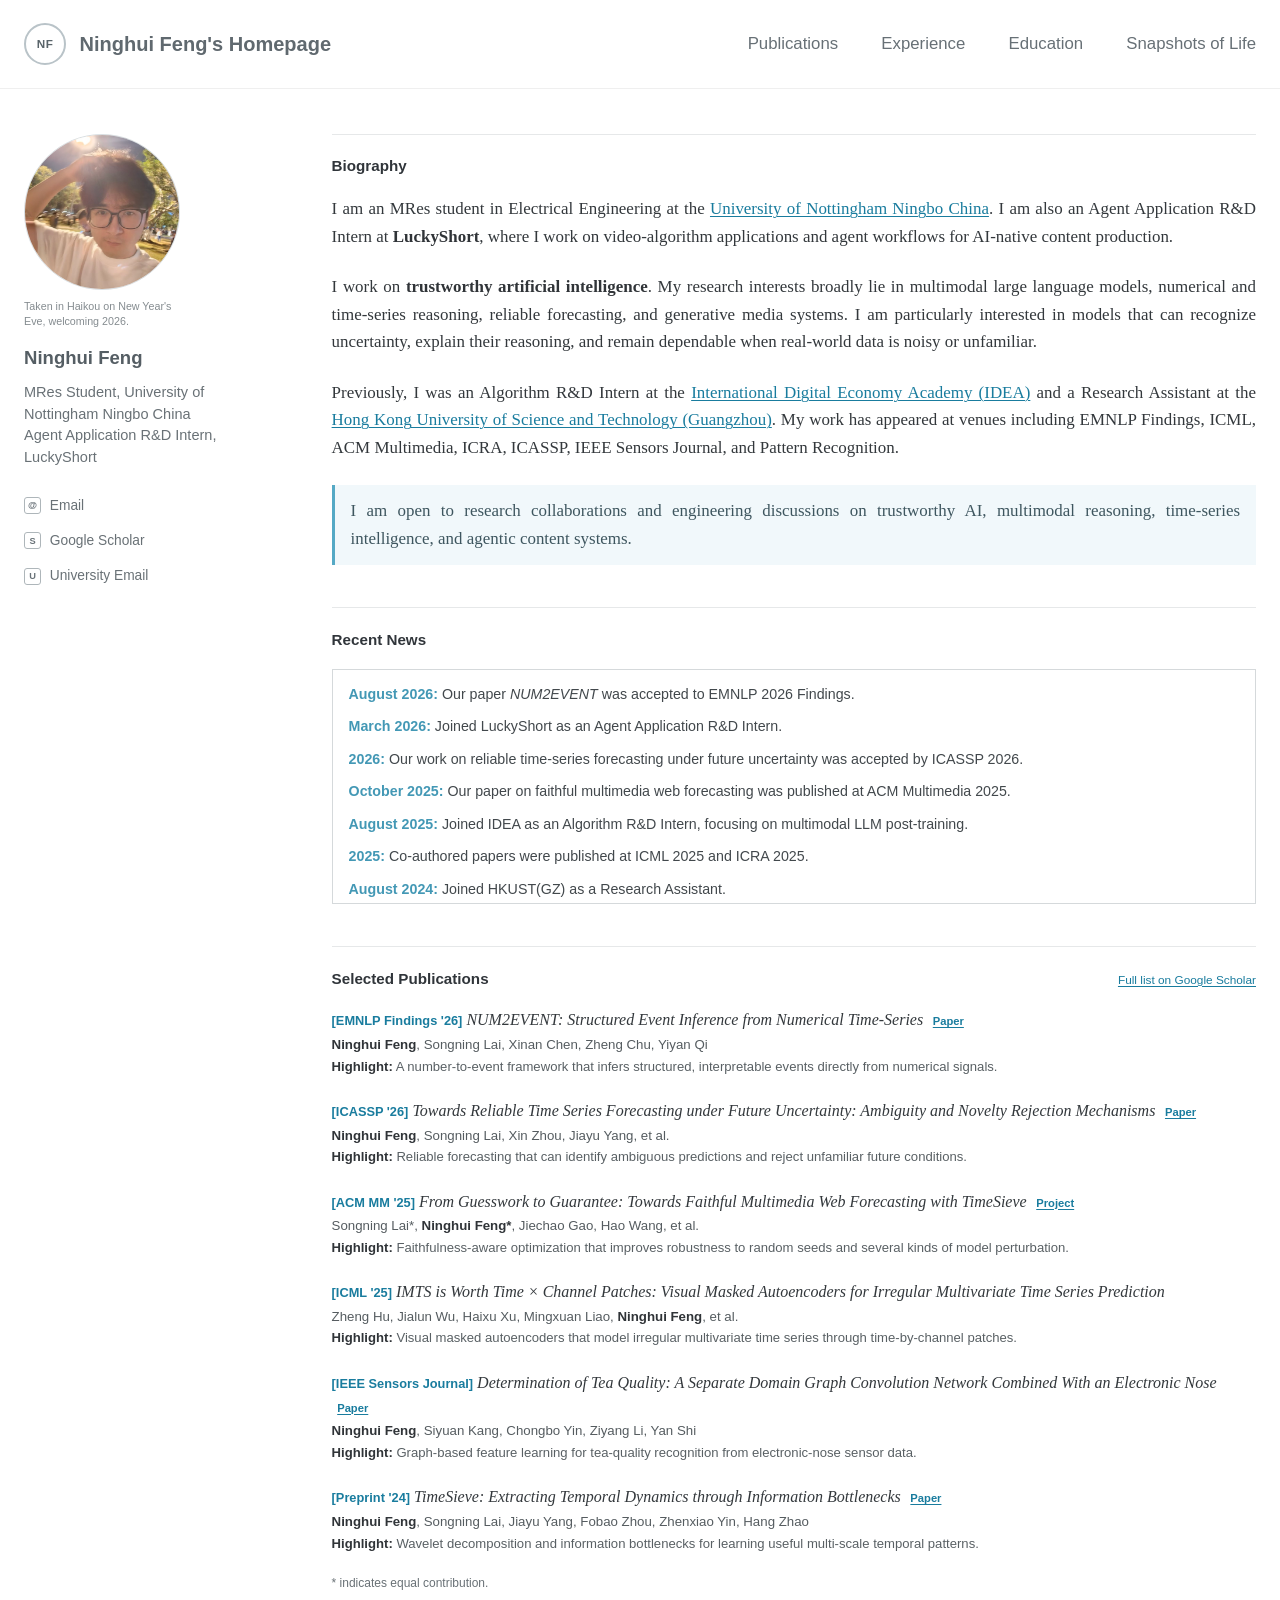
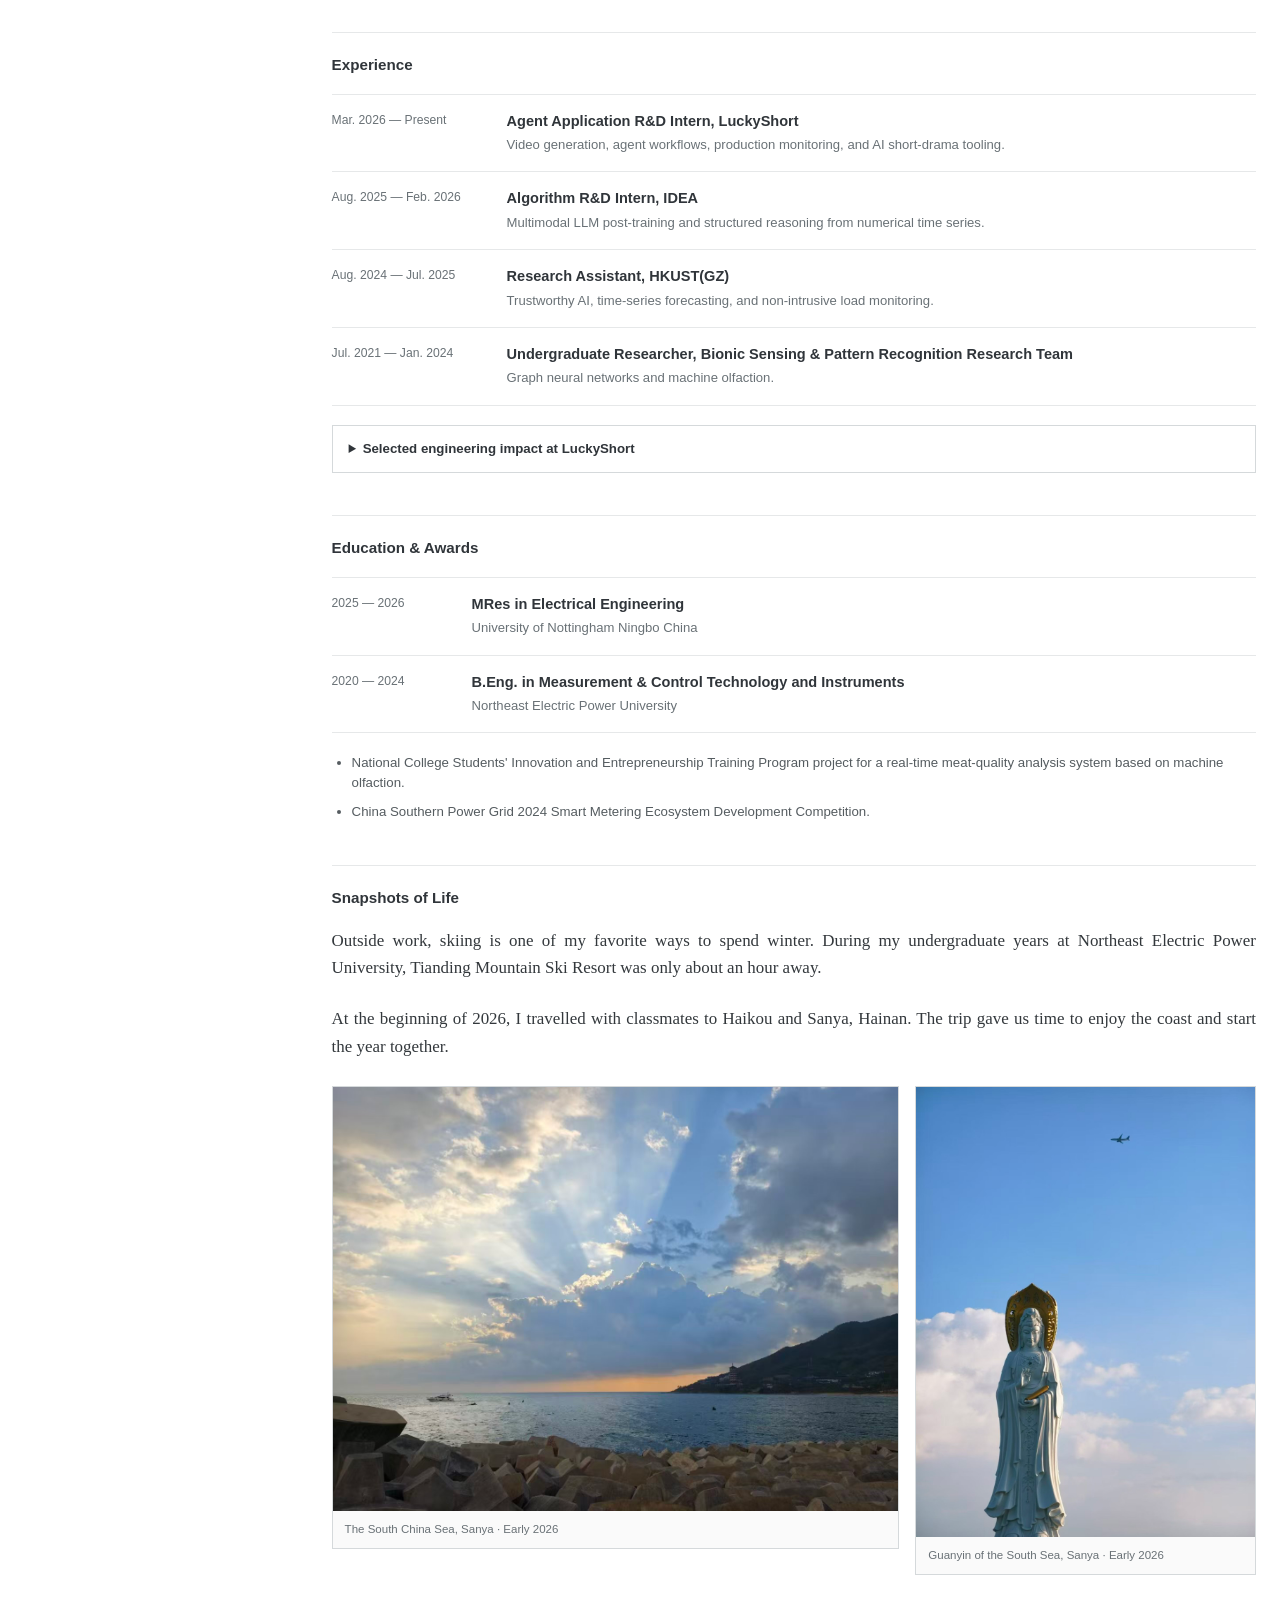
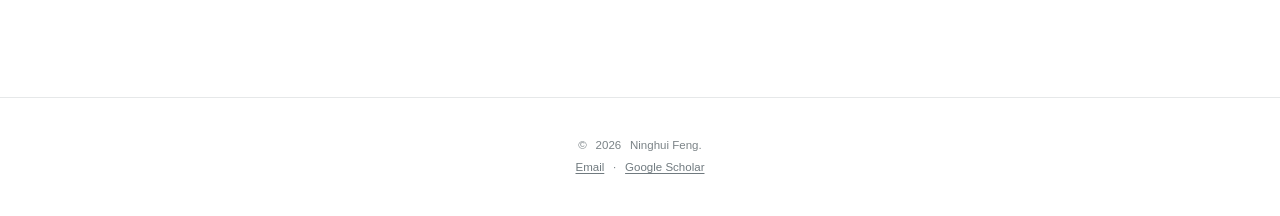
==== index.html @ a8d47051 "Reorder selected publications" ====
<!doctype html>
<html lang="en">
<head>
    <meta charset="utf-8">
    <meta name="viewport" content="width=device-width, initial-scale=1">
    <meta name="description" content="Ninghui Feng is an AI researcher and engineer working on trustworthy AI, multimodal reasoning, time-series intelligence, and generative media systems.">
    <meta name="author" content="Ninghui Feng">
    <meta name="theme-color" content="#ffffff">

    <title>Ninghui Feng's Homepage</title>
    <link rel="canonical" href="https://feng1201.github.io/">
    <link rel="icon" type="image/x-icon" href="static/assets/favicon.ico">

    <meta property="og:type" content="website">
    <meta property="og:url" content="https://feng1201.github.io/">
    <meta property="og:title" content="Ninghui Feng's Homepage">
    <meta property="og:description" content="Research on trustworthy AI, multimodal reasoning, time-series intelligence, and generative media systems.">
    <meta property="og:image" content="https://feng1201.github.io/static/assets/img/og-minimal.png">
    <meta name="twitter:card" content="summary_large_image">
    <meta name="twitter:title" content="Ninghui Feng's Homepage">
    <meta name="twitter:description" content="Research on trustworthy AI, multimodal reasoning, time-series intelligence, and generative media systems.">
    <meta name="twitter:image" content="https://feng1201.github.io/static/assets/img/og-minimal.png">

    <link rel="stylesheet" href="static/css/main.css">
    <script src="static/js/scripts.js" defer></script>

    <script type="application/ld+json">
    {
        "@context": "https://schema.org",
        "@type": "Person",
        "name": "Ninghui Feng",
        "url": "https://feng1201.github.io/",
        "email": "mailto:feng65501@gmail.com",
        "jobTitle": "AI Researcher and Engineer",
        "affiliation": {
            "@type": "CollegeOrUniversity",
            "name": "University of Nottingham Ningbo China"
        },
        "alumniOf": {
            "@type": "CollegeOrUniversity",
            "name": "Northeast Electric Power University"
        },
        "sameAs": [
            "https://scholar.google.com/citations?user=YpJ-U1sAAAAJ&hl=en"
        ]
    }
    </script>
</head>

<body>
    <a class="skip-link" href="#main">Skip to content</a>

    <header class="site-header">
        <div class="masthead">
            <a class="site-brand" href="#top" aria-label="Ninghui Feng's homepage">
                <span class="brand-mark" aria-hidden="true">NF</span>
                <span>Ninghui Feng's Homepage</span>
            </a>

            <button class="menu-button" type="button" aria-expanded="false" aria-controls="site-nav" data-menu-button>
                <span class="menu-label">Menu</span>
                <span class="menu-icon" aria-hidden="true"></span>
            </button>

            <nav class="site-nav" id="site-nav" aria-label="Primary navigation" data-menu>
                <a href="#publications">Publications</a>
                <a href="#experience">Experience</a>
                <a href="#education">Education</a>
                <a href="#snapshots">Snapshots of Life</a>
            </nav>
        </div>
    </header>

    <main class="page-layout" id="main">
        <aside class="profile" id="top">
            <div class="profile-heading">
                <figure class="profile-photo">
                    <img class="avatar" src="static/assets/img/avatar-haikou.jpg" alt="Portrait of Ninghui Feng in Haikou" width="525" height="720">
                    <figcaption>Taken in Haikou on New Year's Eve, welcoming 2026.</figcaption>
                </figure>
                <div>
                    <h1>Ninghui Feng</h1>
                    <p>MRes Student, University of Nottingham Ningbo China<br>Agent Application R&amp;D Intern, LuckyShort</p>
                </div>
            </div>

            <ul class="profile-links" aria-label="Contact and academic profiles">
                <li>
                    <a href="mailto:feng65501@gmail.com">
                        <span aria-hidden="true">@</span> Email
                    </a>
                </li>
                <li>
                    <a href="https://scholar.google.com/citations?user=YpJ-U1sAAAAJ&hl=en" target="_blank" rel="noopener noreferrer">
                        <span aria-hidden="true">S</span> Google Scholar
                    </a>
                </li>
                <li>
                    <a href="mailto:Ninghui.FENG@nottingham.edu.cn">
                        <span aria-hidden="true">U</span> University Email
                    </a>
                </li>
            </ul>
        </aside>

        <article class="content">
            <section class="content-section biography" aria-labelledby="biography-title">
                <h2 id="biography-title">Biography</h2>

                <p>
                    I am an MRes student in Electrical Engineering at the
                    <a href="https://www.nottingham.edu.cn/" target="_blank" rel="noopener noreferrer">University of Nottingham Ningbo China</a>.
                    I am also an Agent Application R&amp;D Intern at <strong>LuckyShort</strong>, where I work on video-algorithm applications and agent workflows for AI-native content production.
                </p>

                <p>
                    I work on <strong>trustworthy artificial intelligence</strong>. My research interests broadly lie in multimodal large language models, numerical and time-series reasoning, reliable forecasting, and generative media systems. I am particularly interested in models that can recognize uncertainty, explain their reasoning, and remain dependable when real-world data is noisy or unfamiliar.
                </p>

                <p>
                    Previously, I was an Algorithm R&amp;D Intern at the
                    <a href="https://www.idea.edu.cn/" target="_blank" rel="noopener noreferrer">International Digital Economy Academy (IDEA)</a>
                    and a Research Assistant at the
                    <a href="https://www.hkust-gz.edu.cn/" target="_blank" rel="noopener noreferrer">Hong Kong University of Science and Technology (Guangzhou)</a>.
                    My work has appeared at venues including EMNLP Findings, ICML, ACM Multimedia, ICRA, ICASSP, IEEE Sensors Journal, and Pattern Recognition.
                </p>

                <p class="note">
                    I am open to research collaborations and engineering discussions on trustworthy AI, multimodal reasoning, time-series intelligence, and agentic content systems.
                </p>
            </section>

            <section class="content-section" aria-labelledby="news-title">
                <h2 id="news-title">Recent News</h2>

                <ul class="news-list">
                    <li><time datetime="2026-08">August 2026:</time> Our paper <em>NUM2EVENT</em> was accepted to EMNLP 2026 Findings.</li>
                    <li><time datetime="2026-03">March 2026:</time> Joined LuckyShort as an Agent Application R&amp;D Intern.</li>
                    <li><time datetime="2026">2026:</time> Our work on reliable time-series forecasting under future uncertainty was accepted by ICASSP 2026.</li>
                    <li><time datetime="2025-10">October 2025:</time> Our paper on faithful multimedia web forecasting was published at ACM Multimedia 2025.</li>
                    <li><time datetime="2025-08">August 2025:</time> Joined IDEA as an Algorithm R&amp;D Intern, focusing on multimodal LLM post-training.</li>
                    <li><time datetime="2025">2025:</time> Co-authored papers were published at ICML 2025 and ICRA 2025.</li>
                    <li><time datetime="2024-08">August 2024:</time> Joined HKUST(GZ) as a Research Assistant.</li>
                </ul>
            </section>

            <section class="content-section" id="publications" aria-labelledby="publications-title">
                <div class="section-heading-row">
                    <h2 id="publications-title">Selected Publications</h2>
                    <a href="https://scholar.google.com/citations?user=YpJ-U1sAAAAJ&hl=en" target="_blank" rel="noopener noreferrer">Full list on Google Scholar</a>
                </div>

                <div class="publication-list">
                    <article class="publication">
                        <p class="paper-title">
                            <span>[EMNLP Findings '26]</span>
                            <a href="https://openreview.net/forum?id=6uM9uNwekL" target="_blank" rel="noopener noreferrer"><em>NUM2EVENT: Structured Event Inference from Numerical Time-Series</em></a>
                            <a class="paper-link" href="https://openreview.net/forum?id=6uM9uNwekL" target="_blank" rel="noopener noreferrer">Paper</a>
                        </p>
                        <p class="authors"><strong>Ninghui Feng</strong>, Songning Lai, Xinan Chen, Zheng Chu, Yiyan Qi</p>
                        <p class="highlight"><strong>Highlight:</strong> A number-to-event framework that infers structured, interpretable events directly from numerical signals.</p>
                    </article>

                    <article class="publication">
                        <p class="paper-title">
                            <span>[ICASSP '26]</span>
                            <a href="https://arxiv.org/abs/2503.19656" target="_blank" rel="noopener noreferrer"><em>Towards Reliable Time Series Forecasting under Future Uncertainty: Ambiguity and Novelty Rejection Mechanisms</em></a>
                            <a class="paper-link" href="https://arxiv.org/abs/2503.19656" target="_blank" rel="noopener noreferrer">Paper</a>
                        </p>
                        <p class="authors"><strong>Ninghui Feng</strong>, Songning Lai, Xin Zhou, Jiayu Yang, et al.</p>
                        <p class="highlight"><strong>Highlight:</strong> Reliable forecasting that can identify ambiguous predictions and reject unfamiliar future conditions.</p>
                    </article>

                    <article class="publication">
                        <p class="paper-title">
                            <span>[ACM MM '25]</span>
                            <a href="https://xll0328.github.io/fts/" target="_blank" rel="noopener noreferrer"><em>From Guesswork to Guarantee: Towards Faithful Multimedia Web Forecasting with TimeSieve</em></a>
                            <a class="paper-link" href="https://xll0328.github.io/fts/" target="_blank" rel="noopener noreferrer">Project</a>
                        </p>
                        <p class="authors">Songning Lai*, <strong>Ninghui Feng*</strong>, Jiechao Gao, Hao Wang, et al.</p>
                        <p class="highlight"><strong>Highlight:</strong> Faithfulness-aware optimization that improves robustness to random seeds and several kinds of model perturbation.</p>
                    </article>

                    <article class="publication">
                        <p class="paper-title">
                            <span>[ICML '25]</span>
                            <em>IMTS is Worth Time × Channel Patches: Visual Masked Autoencoders for Irregular Multivariate Time Series Prediction</em>
                        </p>
                        <p class="authors">Zheng Hu, Jialun Wu, Haixu Xu, Mingxuan Liao, <strong>Ninghui Feng</strong>, et al.</p>
                        <p class="highlight"><strong>Highlight:</strong> Visual masked autoencoders that model irregular multivariate time series through time-by-channel patches.</p>
                    </article>

                    <article class="publication">
                        <p class="paper-title">
                            <span>[IEEE Sensors Journal]</span>
                            <a href="https://scholar.google.com/citations?view_op=view_citation&hl=en&user=YpJ-U1sAAAAJ&citation_for_view=YpJ-U1sAAAAJ:UeHWp8X0CEIC" target="_blank" rel="noopener noreferrer"><em>Determination of Tea Quality: A Separate Domain Graph Convolution Network Combined With an Electronic Nose</em></a>
                            <a class="paper-link" href="https://scholar.google.com/citations?view_op=view_citation&hl=en&user=YpJ-U1sAAAAJ&citation_for_view=YpJ-U1sAAAAJ:UeHWp8X0CEIC" target="_blank" rel="noopener noreferrer">Paper</a>
                        </p>
                        <p class="authors"><strong>Ninghui Feng</strong>, Siyuan Kang, Chongbo Yin, Ziyang Li, Yan Shi</p>
                        <p class="highlight"><strong>Highlight:</strong> Graph-based feature learning for tea-quality recognition from electronic-nose sensor data.</p>
                    </article>

                    <article class="publication">
                        <p class="paper-title">
                            <span>[Preprint '24]</span>
                            <a href="https://arxiv.org/abs/2406.05036" target="_blank" rel="noopener noreferrer"><em>TimeSieve: Extracting Temporal Dynamics through Information Bottlenecks</em></a>
                            <a class="paper-link" href="https://arxiv.org/abs/2406.05036" target="_blank" rel="noopener noreferrer">Paper</a>
                        </p>
                        <p class="authors"><strong>Ninghui Feng</strong>, Songning Lai, Jiayu Yang, Fobao Zhou, Zhenxiao Yin, Hang Zhao</p>
                        <p class="highlight"><strong>Highlight:</strong> Wavelet decomposition and information bottlenecks for learning useful multi-scale temporal patterns.</p>
                    </article>
                </div>

                <p class="author-note">* indicates equal contribution.</p>
            </section>

            <section class="content-section" id="experience" aria-labelledby="experience-title">
                <h2 id="experience-title">Experience</h2>

                <div class="simple-list">
                    <article>
                        <time>Mar. 2026 — Present</time>
                        <div>
                            <h3>Agent Application R&amp;D Intern, LuckyShort</h3>
                            <p>Video generation, agent workflows, production monitoring, and AI short-drama tooling.</p>
                        </div>
                    </article>
                    <article>
                        <time>Aug. 2025 — Feb. 2026</time>
                        <div>
                            <h3>Algorithm R&amp;D Intern, IDEA</h3>
                            <p>Multimodal LLM post-training and structured reasoning from numerical time series.</p>
                        </div>
                    </article>
                    <article>
                        <time>Aug. 2024 — Jul. 2025</time>
                        <div>
                            <h3>Research Assistant, HKUST(GZ)</h3>
                            <p>Trustworthy AI, time-series forecasting, and non-intrusive load monitoring.</p>
                        </div>
                    </article>
                    <article>
                        <time>Jul. 2021 — Jan. 2024</time>
                        <div>
                            <h3>Undergraduate Researcher, Bionic Sensing &amp; Pattern Recognition Research Team</h3>
                            <p>Graph neural networks and machine olfaction.</p>
                        </div>
                    </article>
                </div>

                <details class="project-details">
                    <summary>Selected engineering impact at LuckyShort</summary>
                    <p>
                        I contributed to script parsing, character assets, video generation, super-resolution, background music, monitoring, and delivery tooling. The median script-processing time decreased from <strong>232 seconds to 145 seconds</strong>: a typical task became 87 seconds faster, which is a 37.5% reduction. The BGM failure rate decreased by <strong>35% relative to the previous pipeline</strong>, and the rollout data pipeline captured <strong>37,000</strong> real generate and regenerate interactions for analysis.
                    </p>
                </details>
            </section>

            <section class="content-section" id="education" aria-labelledby="education-title">
                <h2 id="education-title">Education &amp; Awards</h2>

                <div class="simple-list education-list">
                    <article>
                        <time>2025 — 2026</time>
                        <div>
                            <h3>MRes in Electrical Engineering</h3>
                            <p>University of Nottingham Ningbo China</p>
                        </div>
                    </article>
                    <article>
                        <time>2020 — 2024</time>
                        <div>
                            <h3>B.Eng. in Measurement &amp; Control Technology and Instruments</h3>
                            <p>Northeast Electric Power University</p>
                        </div>
                    </article>
                </div>

                <ul class="awards-list">
                    <li>National College Students' Innovation and Entrepreneurship Training Program project for a real-time meat-quality analysis system based on machine olfaction.</li>
                    <li>China Southern Power Grid 2024 Smart Metering Ecosystem Development Competition.</li>
                </ul>
            </section>

            <section class="content-section" id="snapshots" aria-labelledby="snapshots-title">
                <h2 id="snapshots-title">Snapshots of Life</h2>

                <p>
                    Outside work, skiing is one of my favorite ways to spend winter. During my undergraduate years at Northeast Electric Power University, Tianding Mountain Ski Resort was only about an hour away.
                </p>

                <p>
                    At the beginning of 2026, I travelled with classmates to Haikou and Sanya, Hainan. The trip gave us time to enjoy the coast and start the year together.
                </p>

                <div class="travel-gallery" aria-label="Photos from Hainan">
                    <figure>
                        <img src="static/assets/img/hainan-coast.jpg" alt="Sunlight breaking through clouds above the South China Sea in Sanya" width="1280" height="960" loading="lazy" decoding="async">
                        <figcaption>The South China Sea, Sanya · Early 2026</figcaption>
                    </figure>
                    <figure>
                        <img src="static/assets/img/nanshan-guanyin.jpg" alt="Statue of Guanyin of the South Sea against a blue sky in Sanya" width="963" height="1280" loading="lazy" decoding="async">
                        <figcaption>Guanyin of the South Sea, Sanya · Early 2026</figcaption>
                    </figure>
                </div>
            </section>
        </article>
    </main>

    <footer class="site-footer">
        <div>
            <p>© <span data-year>2026</span> Ninghui Feng.</p>
            <p>
                <a href="mailto:feng65501@gmail.com">Email</a>
                <span>·</span>
                <a href="https://scholar.google.com/citations?user=YpJ-U1sAAAAJ&hl=en" target="_blank" rel="noopener noreferrer">Google Scholar</a>
            </p>
        </div>
    </footer>
</body>
</html>
---- static/css/main.css ----
:root {
    --text: #33383c;
    --heading: #30353a;
    --muted: #697176;
    --link: #197c9e;
    --link-hover: #125d78;
    --line: #e6e8e9;
    --line-strong: #d5d9db;
    --soft-blue: #f1f8fb;
    --page-width: 1235px;
    --sans: -apple-system, BlinkMacSystemFont, "Segoe UI", Arial, Helvetica, sans-serif;
    --serif: Georgia, "Times New Roman", Times, serif;
}

* {
    box-sizing: border-box;
}

html {
    scroll-behavior: smooth;
    scroll-padding-top: 28px;
}

body {
    margin: 0;
    background: #fff;
    color: var(--text);
    font-family: var(--sans);
    font-size: 16px;
    line-height: 1.55;
    -webkit-font-smoothing: antialiased;
}

body.menu-open {
    overflow: hidden;
}

a {
    color: var(--link);
    text-decoration: underline;
    text-decoration-thickness: 1px;
    text-underline-offset: 2px;
}

a:hover {
    color: var(--link-hover);
}

.skip-link {
    position: fixed;
    left: 1rem;
    top: -5rem;
    z-index: 100;
    padding: 0.6rem 0.9rem;
    background: var(--heading);
    color: #fff;
    font: 600 0.82rem var(--sans);
}

.skip-link:focus {
    top: 0;
}

.site-header {
    border-bottom: 1px solid #efefef;
}

.masthead {
    width: min(var(--page-width), calc(100% - 3rem));
    min-height: 88px;
    display: flex;
    align-items: center;
    justify-content: space-between;
    gap: 2rem;
    margin-inline: auto;
}

.site-brand {
    display: inline-flex;
    align-items: center;
    gap: 0.85rem;
    color: #60696f;
    font-size: 1.25rem;
    font-weight: 700;
    text-decoration: none;
}

.site-brand:hover {
    color: var(--heading);
}

.brand-mark {
    width: 42px;
    height: 42px;
    display: grid;
    place-items: center;
    flex: none;
    border: 2px solid #b9c3c8;
    border-radius: 50%;
    color: #59646a;
    font-size: 0.73rem;
    letter-spacing: 0.04em;
}

.site-nav {
    display: flex;
    align-items: center;
    gap: 2.7rem;
}

.site-nav a {
    color: #677076;
    font-size: 1.05rem;
    font-weight: 500;
    text-decoration: none;
}

.site-nav a:hover {
    color: var(--heading);
}

.menu-button {
    display: none;
}

.page-layout {
    width: min(var(--page-width), calc(100% - 3rem));
    display: grid;
    grid-template-columns: 250px minmax(0, 1fr);
    gap: 3.6rem;
    margin: 2.8rem auto 5rem;
}

.profile {
    position: sticky;
    top: 2rem;
    align-self: start;
}

.profile-heading {
    display: block;
}

.profile-photo {
    width: 176px;
    margin: 0 0 1rem;
}

.avatar {
    width: 156px;
    height: 156px;
    display: block;
    background: #f5f7f8;
    border: 1px solid #d9dee1;
    border-radius: 50%;
    object-fit: cover;
    object-position: 53% 54%;
}

.profile-photo figcaption {
    max-width: 170px;
    margin-top: 0.55rem;
    color: #858c90;
    font-size: 0.67rem;
    line-height: 1.45;
}

.profile h1 {
    margin: 0 0 0.8rem;
    color: #555e64;
    font-size: 1.16rem;
    line-height: 1.25;
}

.profile p {
    margin: 0;
    color: var(--muted);
    font-size: 0.91rem;
    line-height: 1.5;
}

.profile-links {
    margin: 1.4rem 0 0;
    padding: 0;
    list-style: none;
}

.profile-links li {
    margin: 0.65rem 0;
}

.profile-links a {
    display: inline-flex;
    align-items: center;
    gap: 0.55rem;
    color: var(--muted);
    font-size: 0.86rem;
    text-decoration: none;
}

.profile-links a:hover {
    color: var(--link);
}

.profile-links a span {
    width: 17px;
    height: 17px;
    display: inline-grid;
    place-items: center;
    border: 1px solid #aeb6ba;
    border-radius: 3px;
    color: #697278;
    font-size: 0.58rem;
    font-weight: 700;
}

.content {
    min-width: 0;
}

.content-section {
    padding-top: 1.35rem;
    margin-bottom: 2.65rem;
    border-top: 1px solid var(--line);
}

.content-section h2 {
    margin: 0 0 1.2rem;
    color: var(--heading);
    font: 700 0.95rem/1.3 var(--sans);
}

.content-section > p,
.biography > p:not(.note) {
    max-width: 930px;
    margin: 0 0 1.45rem;
    font: 1.06rem/1.62 var(--serif);
    text-align: justify;
}

.content strong {
    color: #303438;
}

.note {
    margin: 1.3rem 0 0;
    padding: 0.8rem 1rem;
    background: var(--soft-blue);
    border-left: 3px solid #55a9c5;
    color: #3e565f;
    font: 0.9rem/1.55 var(--sans);
}

.news-list {
    max-height: 235px;
    margin: 0;
    padding: 0.85rem 1rem;
    overflow-y: auto;
    border: 1px solid var(--line-strong);
    list-style: none;
}

.news-list li {
    margin: 0 0 0.72rem;
    color: #42484c;
    font-size: 0.89rem;
    line-height: 1.48;
}

.news-list li:last-child {
    margin-bottom: 0;
}

.news-list time {
    color: #4398b5;
    font-weight: 700;
}

.section-heading-row {
    display: flex;
    align-items: baseline;
    justify-content: space-between;
    gap: 1rem;
    margin-bottom: 1.2rem;
}

.section-heading-row h2 {
    margin-bottom: 0;
}

.section-heading-row > a {
    font-size: 0.74rem;
}

.publication {
    margin-bottom: 1.45rem;
}

.publication p {
    margin: 0.16rem 0;
}

.paper-title {
    font: 1rem/1.5 var(--serif);
}

.paper-title > span {
    color: var(--link);
    font: 700 0.8rem var(--sans);
}

.paper-title > a:not(.paper-link) {
    color: var(--text);
    text-decoration: none;
}

.paper-title > a:not(.paper-link):hover {
    color: var(--link);
}

.paper-link {
    margin-left: 0.35rem;
    font: 600 0.7rem var(--sans);
    white-space: nowrap;
}

.authors {
    color: #555c60;
    font: 0.83rem/1.45 var(--sans);
}

.highlight {
    color: #596064;
    font: 0.82rem/1.45 var(--sans);
}

.author-note {
    color: var(--muted);
    font: 0.75rem var(--sans) !important;
}

.simple-list {
    border-top: 1px solid var(--line);
}

.simple-list article {
    display: grid;
    grid-template-columns: 155px minmax(0, 1fr);
    gap: 1.25rem;
    padding: 1rem 0;
    border-bottom: 1px solid var(--line);
}

.simple-list time {
    color: var(--muted);
    font-size: 0.76rem;
}

.simple-list h3 {
    margin: 0 0 0.25rem;
    color: var(--heading);
    font-size: 0.91rem;
    line-height: 1.4;
}

.simple-list p {
    margin: 0;
    color: var(--muted);
    font-size: 0.82rem;
}

.project-details {
    margin-top: 1.2rem;
    padding: 0.8rem 1rem;
    border: 1px solid var(--line-strong);
}

.project-details summary {
    color: var(--heading);
    cursor: pointer;
    font-size: 0.83rem;
    font-weight: 700;
}

.project-details p {
    margin: 0.85rem 0 0;
    color: #555c60;
    font-size: 0.82rem;
}

.education-list article {
    grid-template-columns: 120px minmax(0, 1fr);
}

.awards-list {
    margin: 1.2rem 0 0;
    padding-left: 1.25rem;
}

.awards-list li {
    margin: 0.55rem 0;
    color: #555c60;
    font-size: 0.83rem;
}

.travel-gallery {
    display: grid;
    grid-template-columns: minmax(0, 1.25fr) minmax(0, 0.75fr);
    align-items: start;
    gap: 1rem;
    margin-top: 1.6rem;
}

.travel-gallery figure {
    margin: 0;
    overflow: hidden;
    background: #fafafa;
    border: 1px solid var(--line-strong);
}

.travel-gallery img {
    width: 100%;
    height: auto;
    display: block;
}

.travel-gallery figcaption {
    padding: 0.65rem 0.75rem;
    color: var(--muted);
    font-size: 0.72rem;
    line-height: 1.4;
}

.site-footer {
    padding: 2.2rem 1.5rem;
    border-top: 1px solid var(--line);
    color: #7b8387;
    text-align: center;
}

.site-footer p {
    margin: 0.25rem 0;
    font-size: 0.72rem;
}

.site-footer a {
    color: #707a7f;
}

.site-footer span {
    margin-inline: 0.35rem;
}

:focus-visible {
    outline: 3px solid rgba(25, 124, 158, 0.4);
    outline-offset: 3px;
}

@media (max-width: 900px) {
    .page-layout {
        grid-template-columns: 1fr;
        gap: 2.5rem;
        margin-top: 1.6rem;
    }

    .profile {
        position: static;
    }

    .profile-heading {
        display: grid;
        grid-template-columns: 112px minmax(0, 1fr);
        align-items: flex-start;
        gap: 1rem;
    }

    .profile-photo {
        width: 112px;
        margin: 0;
    }

    .avatar {
        width: 82px;
        height: 82px;
    }

    .profile-photo figcaption {
        width: 112px;
        margin-top: 0.4rem;
        font-size: 0.6rem;
    }

    .profile h1 {
        margin-bottom: 0.35rem;
    }

    .profile-links {
        display: flex;
        flex-wrap: wrap;
        gap: 0.45rem 1.1rem;
        margin-top: 1rem;
    }

    .profile-links li {
        margin: 0;
    }
}

@media (max-width: 700px) {
    html {
        scroll-padding-top: 1rem;
    }

    .masthead,
    .page-layout {
        width: calc(100% - 2rem);
    }

    .masthead {
        min-height: 80px;
    }

    .site-brand {
        max-width: 210px;
        gap: 0.65rem;
        font-size: 0.96rem;
        line-height: 1.3;
    }

    .brand-mark {
        width: 34px;
        height: 34px;
        font-size: 0.61rem;
    }

    .menu-button {
        display: inline-flex;
        align-items: center;
        gap: 0.55rem;
        padding: 0.45rem;
        background: transparent;
        border: 0;
        color: #697176;
        font: 600 0.72rem var(--sans);
    }

    .menu-icon,
    .menu-icon::before,
    .menu-icon::after {
        width: 23px;
        height: 2px;
        display: block;
        background: currentColor;
        transition: transform 0.18s ease, opacity 0.18s ease;
    }

    .menu-icon {
        position: relative;
    }

    .menu-icon::before,
    .menu-icon::after {
        content: "";
        position: absolute;
        left: 0;
    }

    .menu-icon::before {
        top: -6px;
    }

    .menu-icon::after {
        top: 6px;
    }

    .menu-button[aria-expanded="true"] .menu-icon {
        background: transparent;
    }

    .menu-button[aria-expanded="true"] .menu-icon::before {
        top: 0;
        transform: rotate(45deg);
    }

    .menu-button[aria-expanded="true"] .menu-icon::after {
        top: 0;
        transform: rotate(-45deg);
    }

    .site-nav {
        position: absolute;
        top: 80px;
        left: 0;
        right: 0;
        z-index: 20;
        display: none;
        padding: 0.65rem 1rem 1rem;
        background: #fff;
        border-bottom: 1px solid var(--line);
    }

    .site-nav.open {
        display: block;
    }

    .site-nav a {
        display: block;
        padding: 0.8rem 0.25rem;
        border-bottom: 1px solid var(--line);
        font-size: 0.95rem;
    }

    .profile-links {
        display: none;
    }

    .page-layout {
        gap: 3.5rem;
        margin-bottom: 3rem;
    }

    .profile p {
        font-size: 0.78rem;
    }

    .content-section {
        margin-bottom: 2.3rem;
    }

    .content-section > p,
    .biography > p:not(.note) {
        font-size: 1rem;
        line-height: 1.75;
        text-align: left;
    }

    .section-heading-row {
        display: block;
    }

    .section-heading-row h2 {
        margin-bottom: 0.4rem;
    }

    .simple-list article,
    .education-list article {
        grid-template-columns: 1fr;
        gap: 0.3rem;
    }

    .travel-gallery {
        grid-template-columns: 1fr;
    }

    .menu-label {
        position: absolute;
        width: 1px;
        height: 1px;
        overflow: hidden;
        clip: rect(0 0 0 0);
        white-space: nowrap;
    }
}

@media (prefers-reduced-motion: reduce) {
    html {
        scroll-behavior: auto;
    }

    *,
    *::before,
    *::after {
        transition-duration: 0.01ms !important;
    }
}

@media print {
    .site-header,
    .profile-links,
    .site-footer,
    .note,
    .project-details {
        display: none !important;
    }

    .page-layout {
        display: block;
        width: 100%;
        margin: 0;
    }

    .profile {
        margin-bottom: 2rem;
    }

    .content-section {
        break-inside: avoid;
    }
}
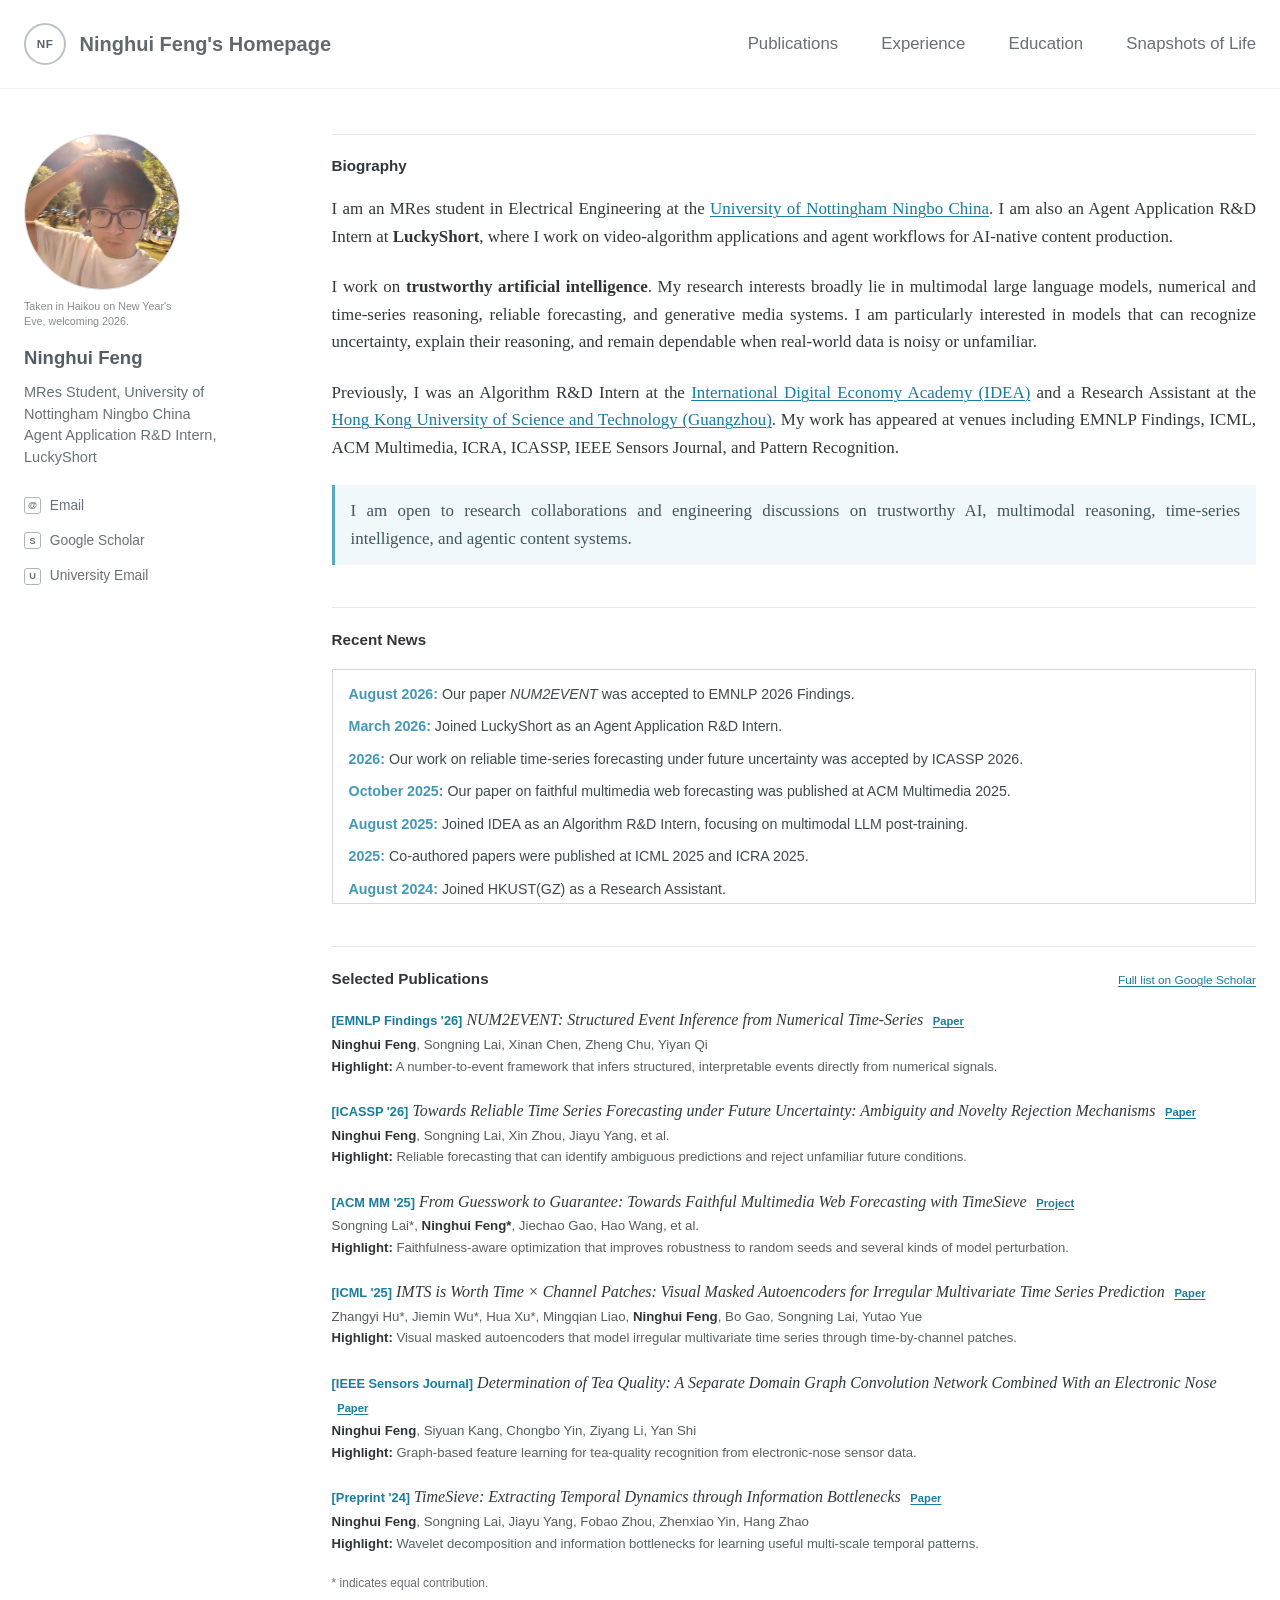
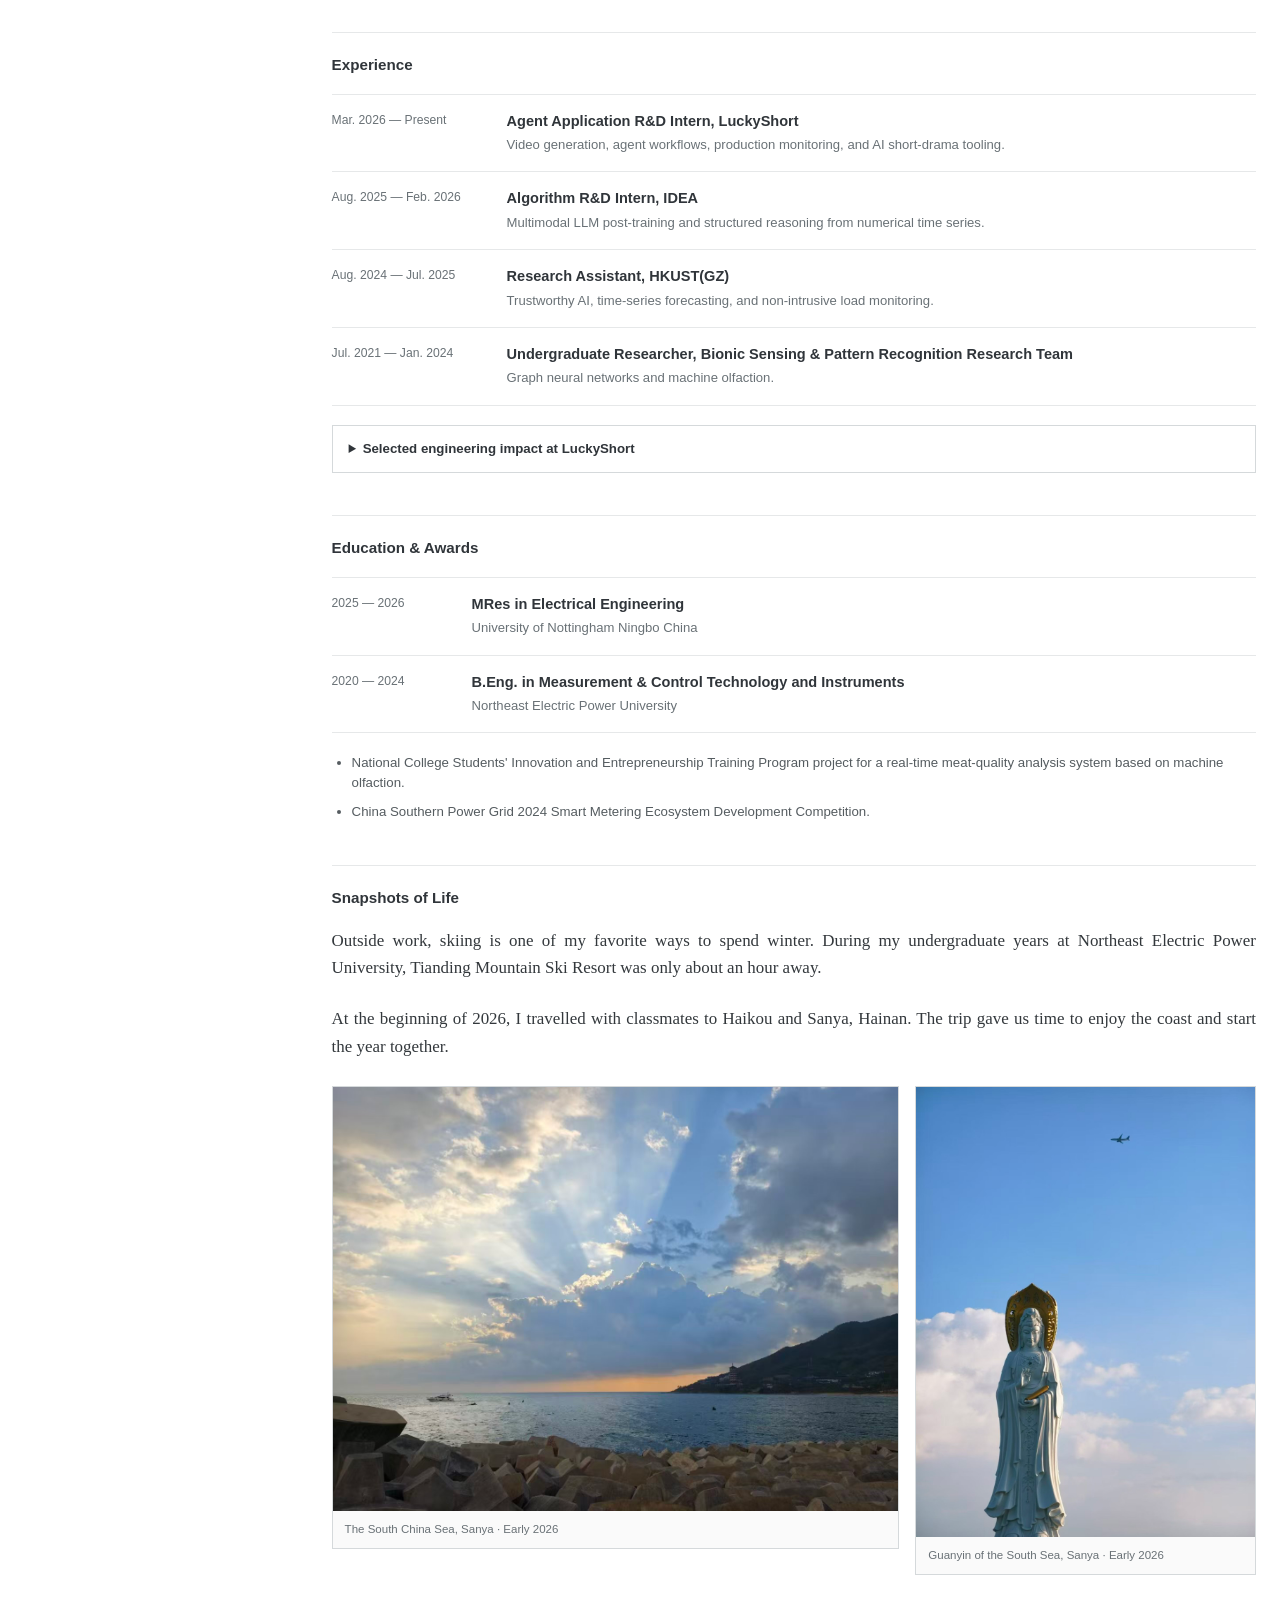
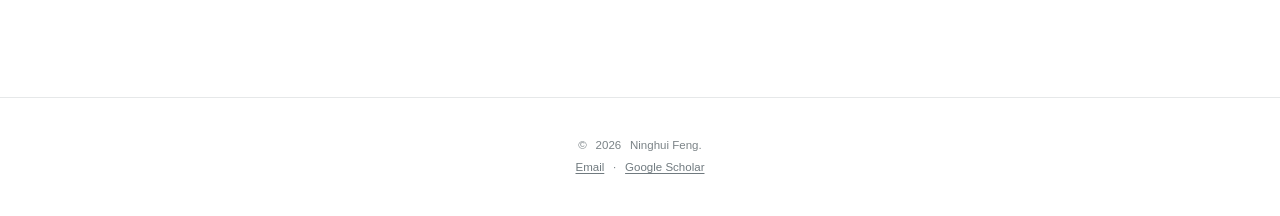
==== commit 9d5ee68f: "Correct ICML publication authors" ====
--- a/index.html
+++ b/index.html
@@ -184,9 +184,10 @@
                     <article class="publication">
                         <p class="paper-title">
                             <span>[ICML '25]</span>
-                            <em>IMTS is Worth Time × Channel Patches: Visual Masked Autoencoders for Irregular Multivariate Time Series Prediction</em>
-                        </p>
-                        <p class="authors">Zheng Hu, Jialun Wu, Haixu Xu, Mingxuan Liao, <strong>Ninghui Feng</strong>, et al.</p>
+                            <a href="https://proceedings.mlr.press/v267/hu25y.html" target="_blank" rel="noopener noreferrer"><em>IMTS is Worth Time × Channel Patches: Visual Masked Autoencoders for Irregular Multivariate Time Series Prediction</em></a>
+                            <a class="paper-link" href="https://proceedings.mlr.press/v267/hu25y.html" target="_blank" rel="noopener noreferrer">Paper</a>
+                        </p>
+                        <p class="authors">Zhangyi Hu*, Jiemin Wu*, Hua Xu*, Mingqian Liao, <strong>Ninghui Feng</strong>, Bo Gao, Songning Lai, Yutao Yue</p>
                         <p class="highlight"><strong>Highlight:</strong> Visual masked autoencoders that model irregular multivariate time series through time-by-channel patches.</p>
                     </article>
 
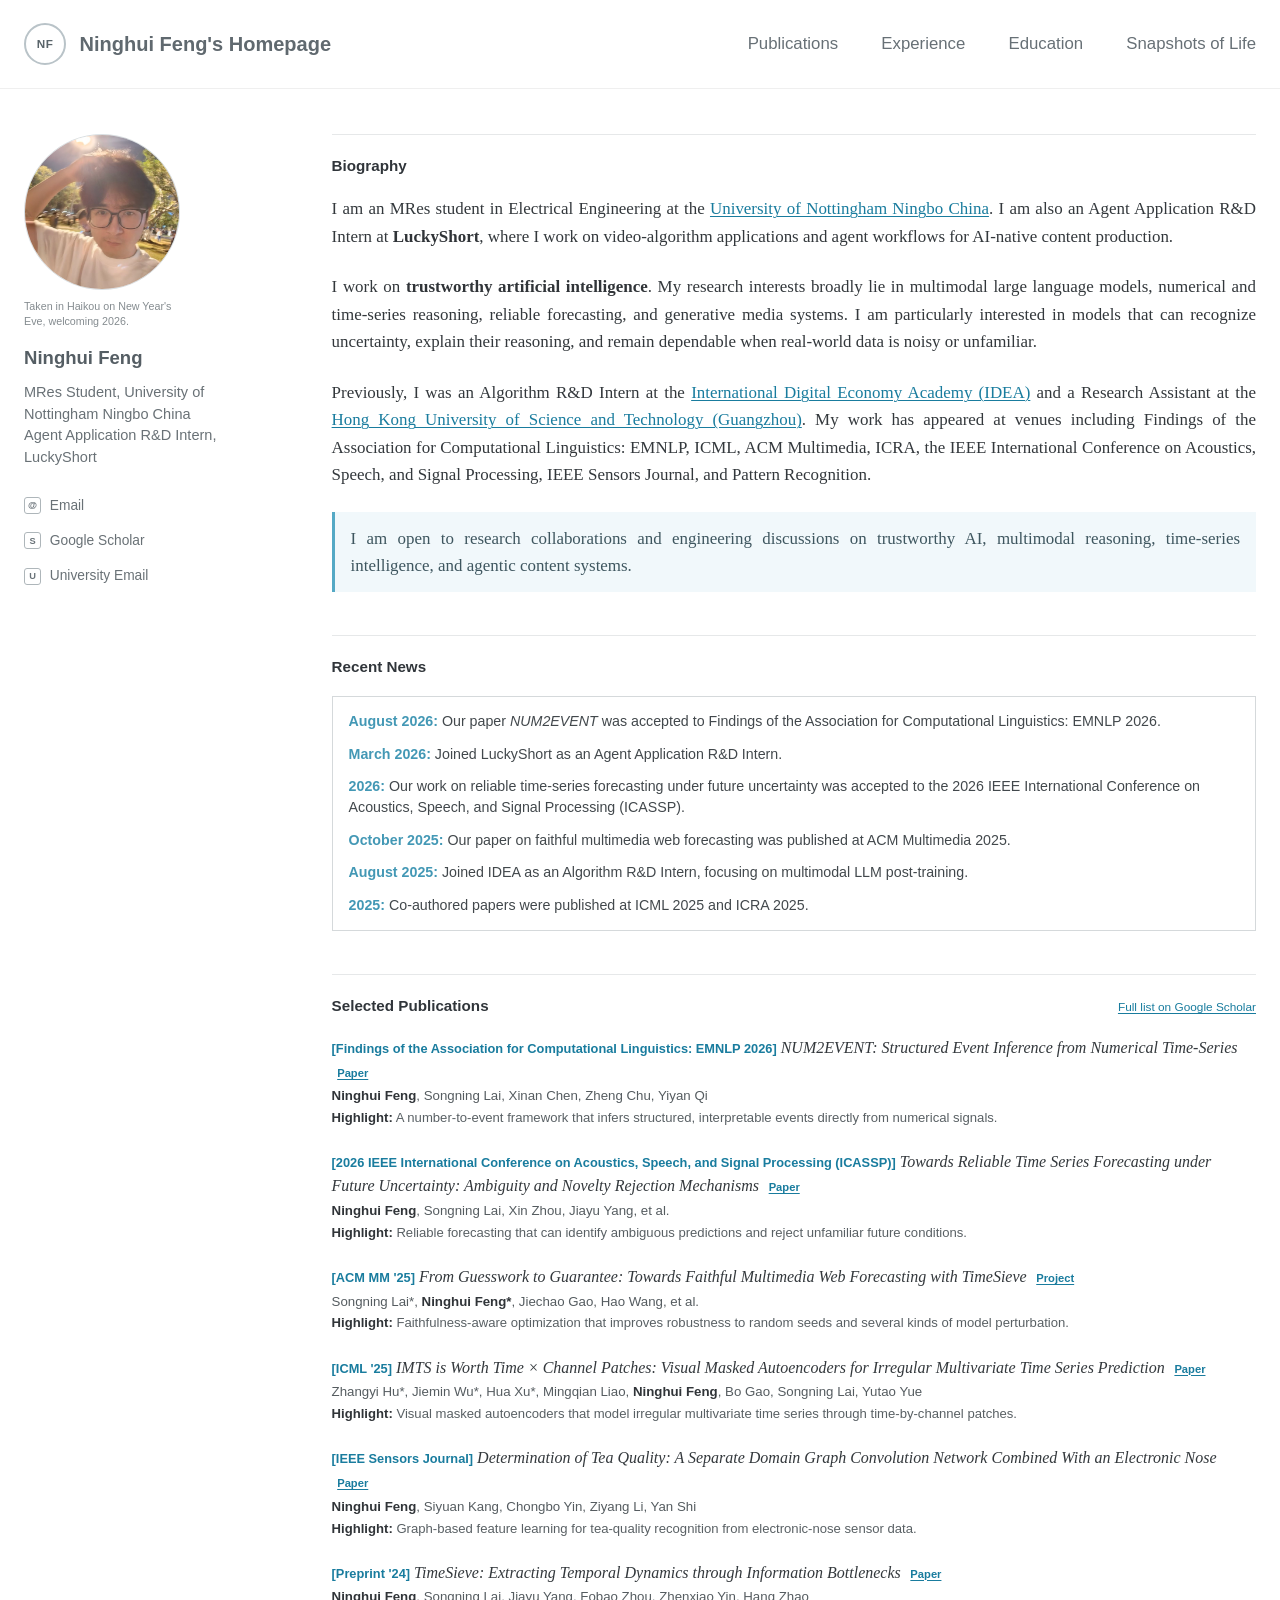
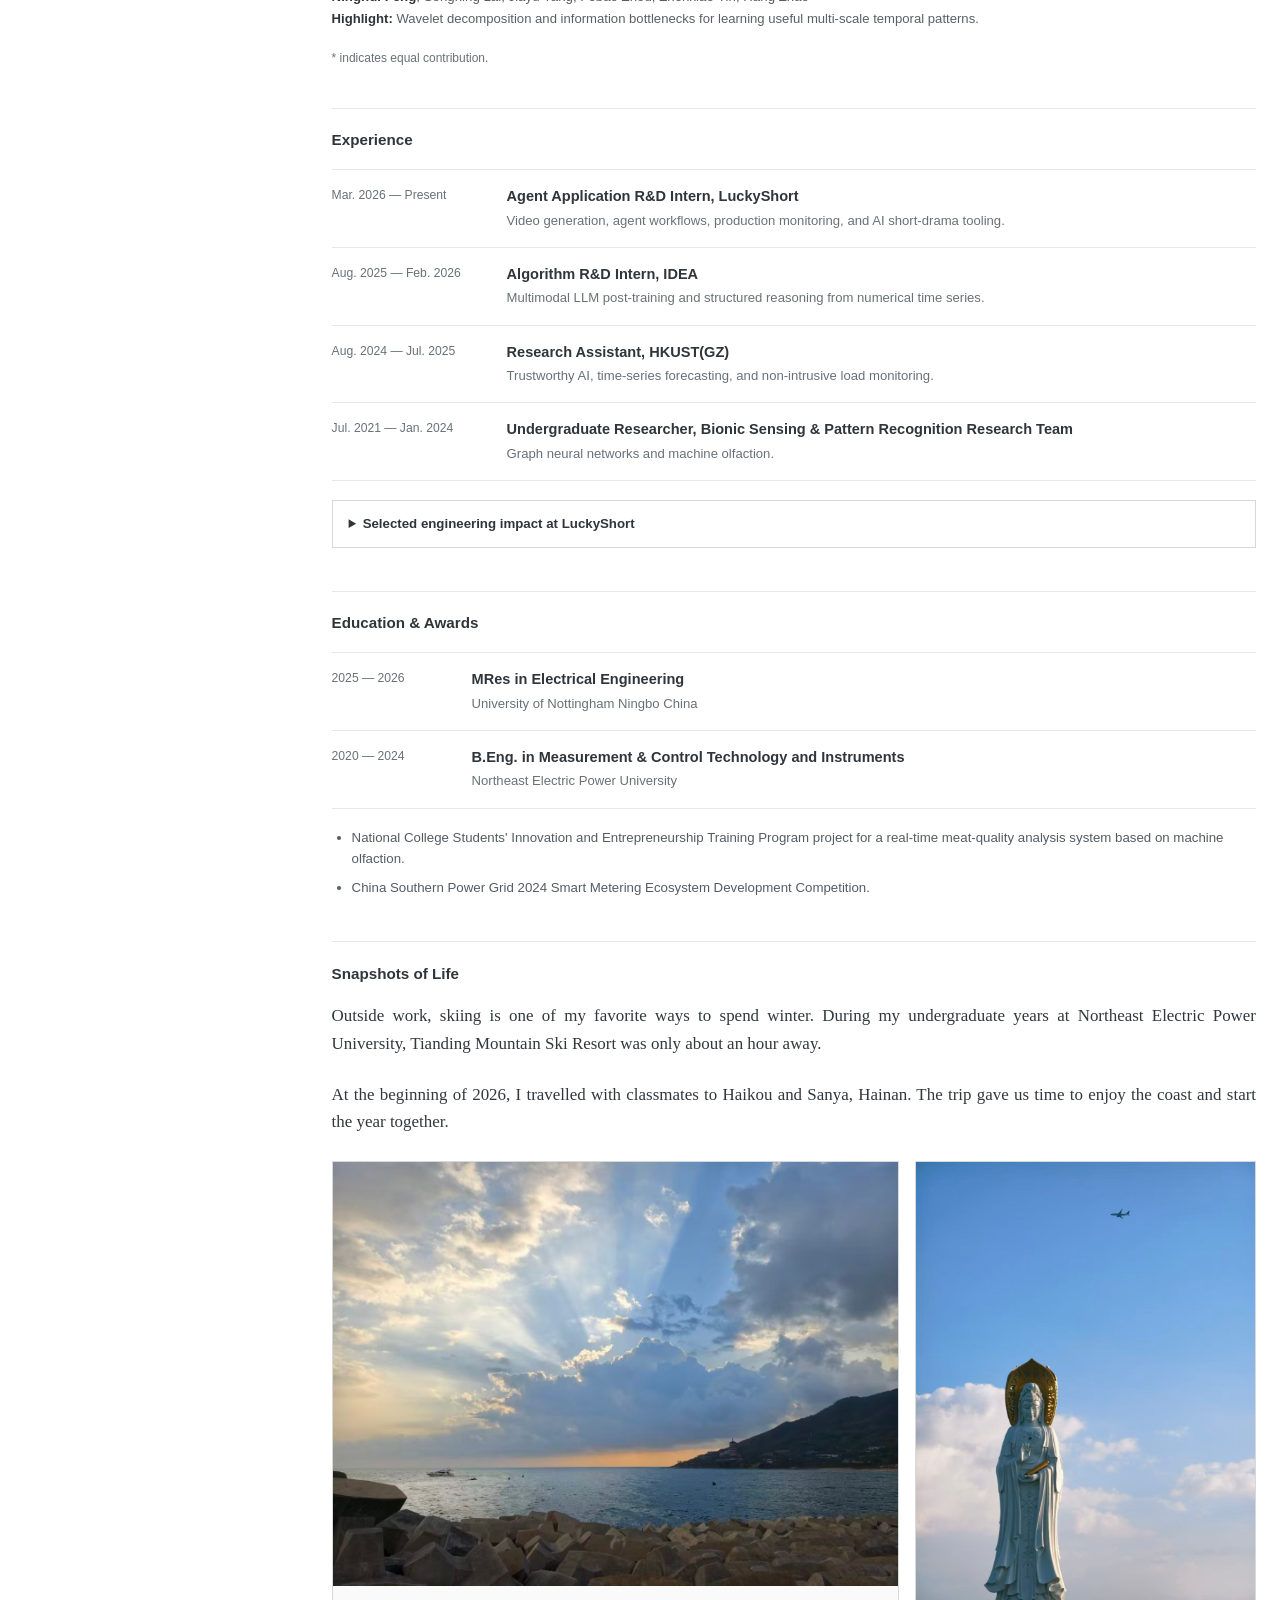
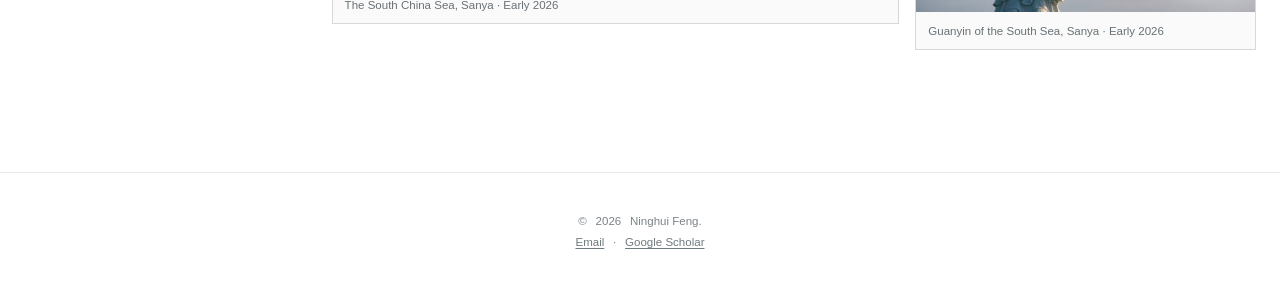
==== commit c3fe6882: "Expand EMNLP and ICASSP venue names" ====
--- a/index.html
+++ b/index.html
@@ -122,7 +122,7 @@
                     <a href="https://www.idea.edu.cn/" target="_blank" rel="noopener noreferrer">International Digital Economy Academy (IDEA)</a>
                     and a Research Assistant at the
                     <a href="https://www.hkust-gz.edu.cn/" target="_blank" rel="noopener noreferrer">Hong Kong University of Science and Technology (Guangzhou)</a>.
-                    My work has appeared at venues including EMNLP Findings, ICML, ACM Multimedia, ICRA, ICASSP, IEEE Sensors Journal, and Pattern Recognition.
+                    My work has appeared at venues including Findings of the Association for Computational Linguistics: EMNLP, ICML, ACM Multimedia, ICRA, the IEEE International Conference on Acoustics, Speech, and Signal Processing, IEEE Sensors Journal, and Pattern Recognition.
                 </p>
 
                 <p class="note">
@@ -134,9 +134,9 @@
                 <h2 id="news-title">Recent News</h2>
 
                 <ul class="news-list">
-                    <li><time datetime="2026-08">August 2026:</time> Our paper <em>NUM2EVENT</em> was accepted to EMNLP 2026 Findings.</li>
+                    <li><time datetime="2026-08">August 2026:</time> Our paper <em>NUM2EVENT</em> was accepted to Findings of the Association for Computational Linguistics: EMNLP 2026.</li>
                     <li><time datetime="2026-03">March 2026:</time> Joined LuckyShort as an Agent Application R&amp;D Intern.</li>
-                    <li><time datetime="2026">2026:</time> Our work on reliable time-series forecasting under future uncertainty was accepted by ICASSP 2026.</li>
+                    <li><time datetime="2026">2026:</time> Our work on reliable time-series forecasting under future uncertainty was accepted to the 2026 IEEE International Conference on Acoustics, Speech, and Signal Processing (ICASSP).</li>
                     <li><time datetime="2025-10">October 2025:</time> Our paper on faithful multimedia web forecasting was published at ACM Multimedia 2025.</li>
                     <li><time datetime="2025-08">August 2025:</time> Joined IDEA as an Algorithm R&amp;D Intern, focusing on multimodal LLM post-training.</li>
                     <li><time datetime="2025">2025:</time> Co-authored papers were published at ICML 2025 and ICRA 2025.</li>
@@ -153,7 +153,7 @@
                 <div class="publication-list">
                     <article class="publication">
                         <p class="paper-title">
-                            <span>[EMNLP Findings '26]</span>
+                            <span>[Findings of the Association for Computational Linguistics: EMNLP 2026]</span>
                             <a href="https://openreview.net/forum?id=6uM9uNwekL" target="_blank" rel="noopener noreferrer"><em>NUM2EVENT: Structured Event Inference from Numerical Time-Series</em></a>
                             <a class="paper-link" href="https://openreview.net/forum?id=6uM9uNwekL" target="_blank" rel="noopener noreferrer">Paper</a>
                         </p>
@@ -163,7 +163,7 @@
 
                     <article class="publication">
                         <p class="paper-title">
-                            <span>[ICASSP '26]</span>
+                            <span>[2026 IEEE International Conference on Acoustics, Speech, and Signal Processing (ICASSP)]</span>
                             <a href="https://arxiv.org/abs/2503.19656" target="_blank" rel="noopener noreferrer"><em>Towards Reliable Time Series Forecasting under Future Uncertainty: Ambiguity and Novelty Rejection Mechanisms</em></a>
                             <a class="paper-link" href="https://arxiv.org/abs/2503.19656" target="_blank" rel="noopener noreferrer">Paper</a>
                         </p>
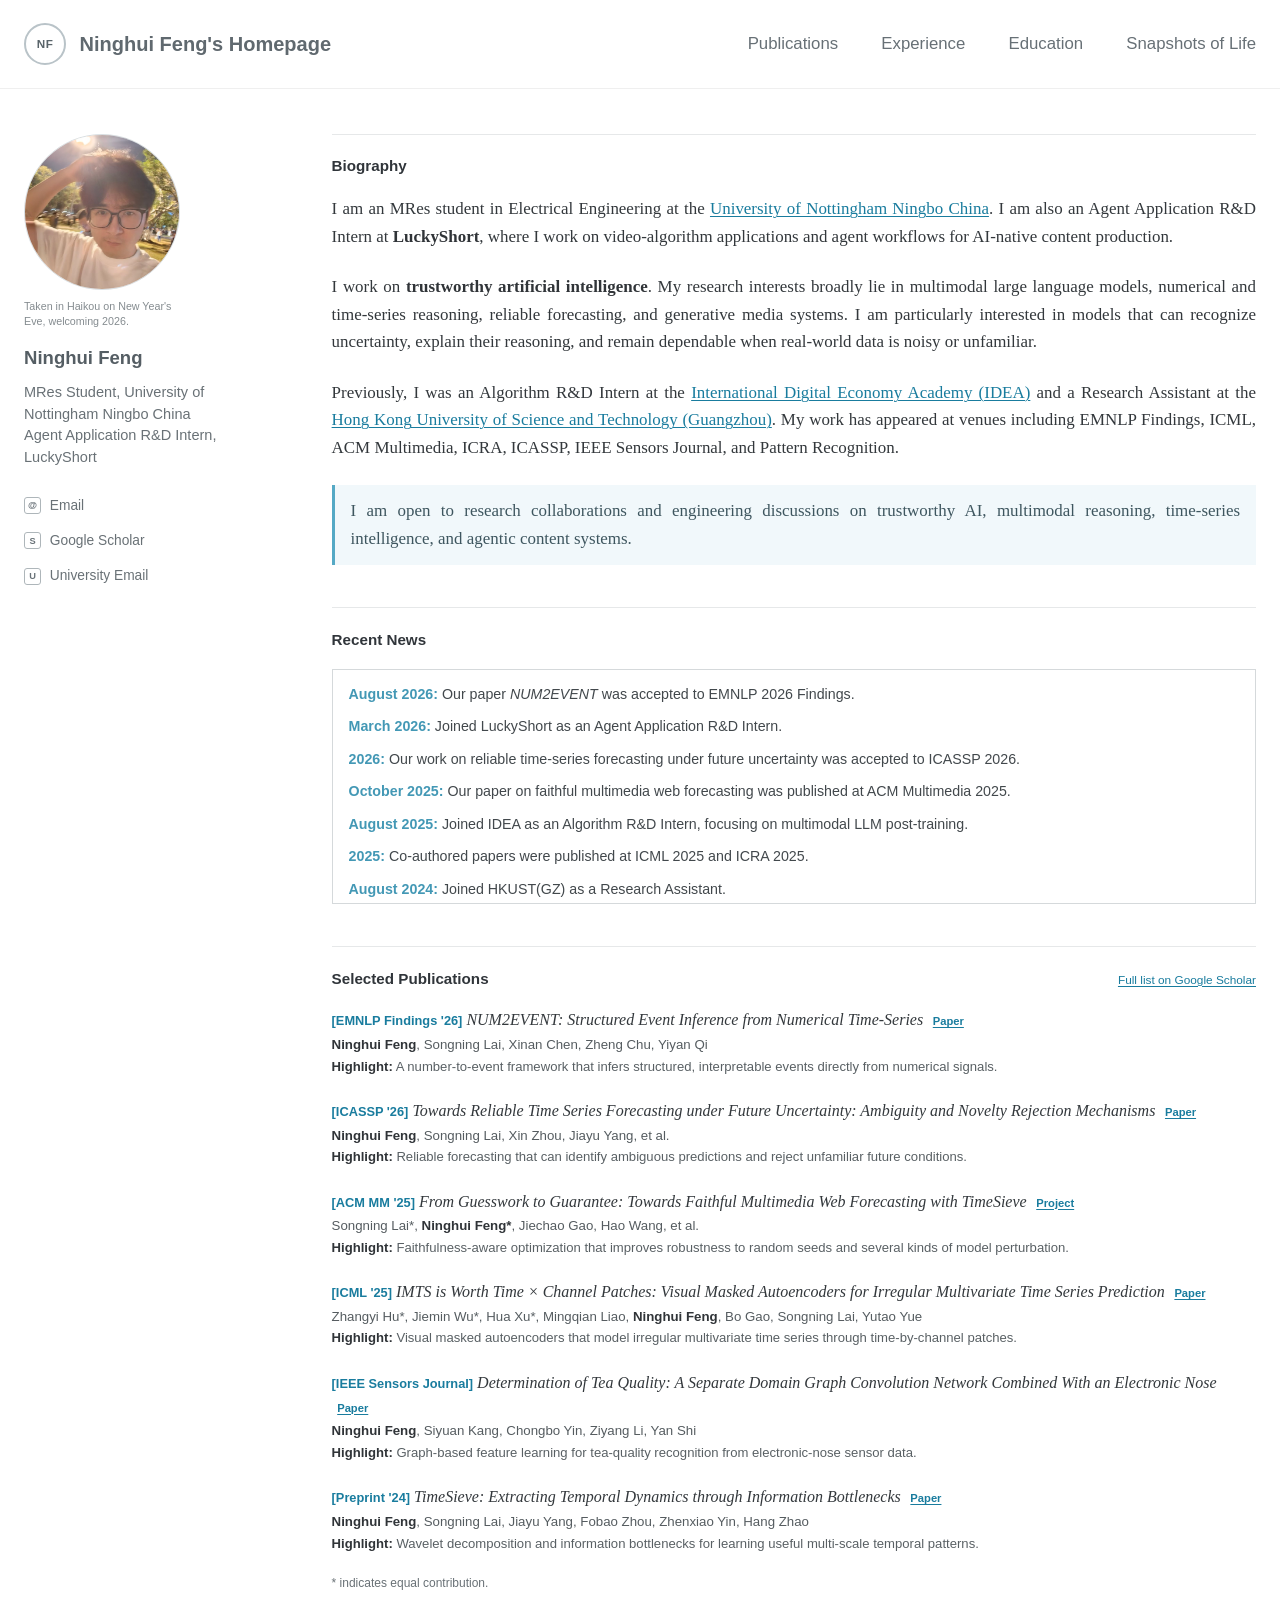
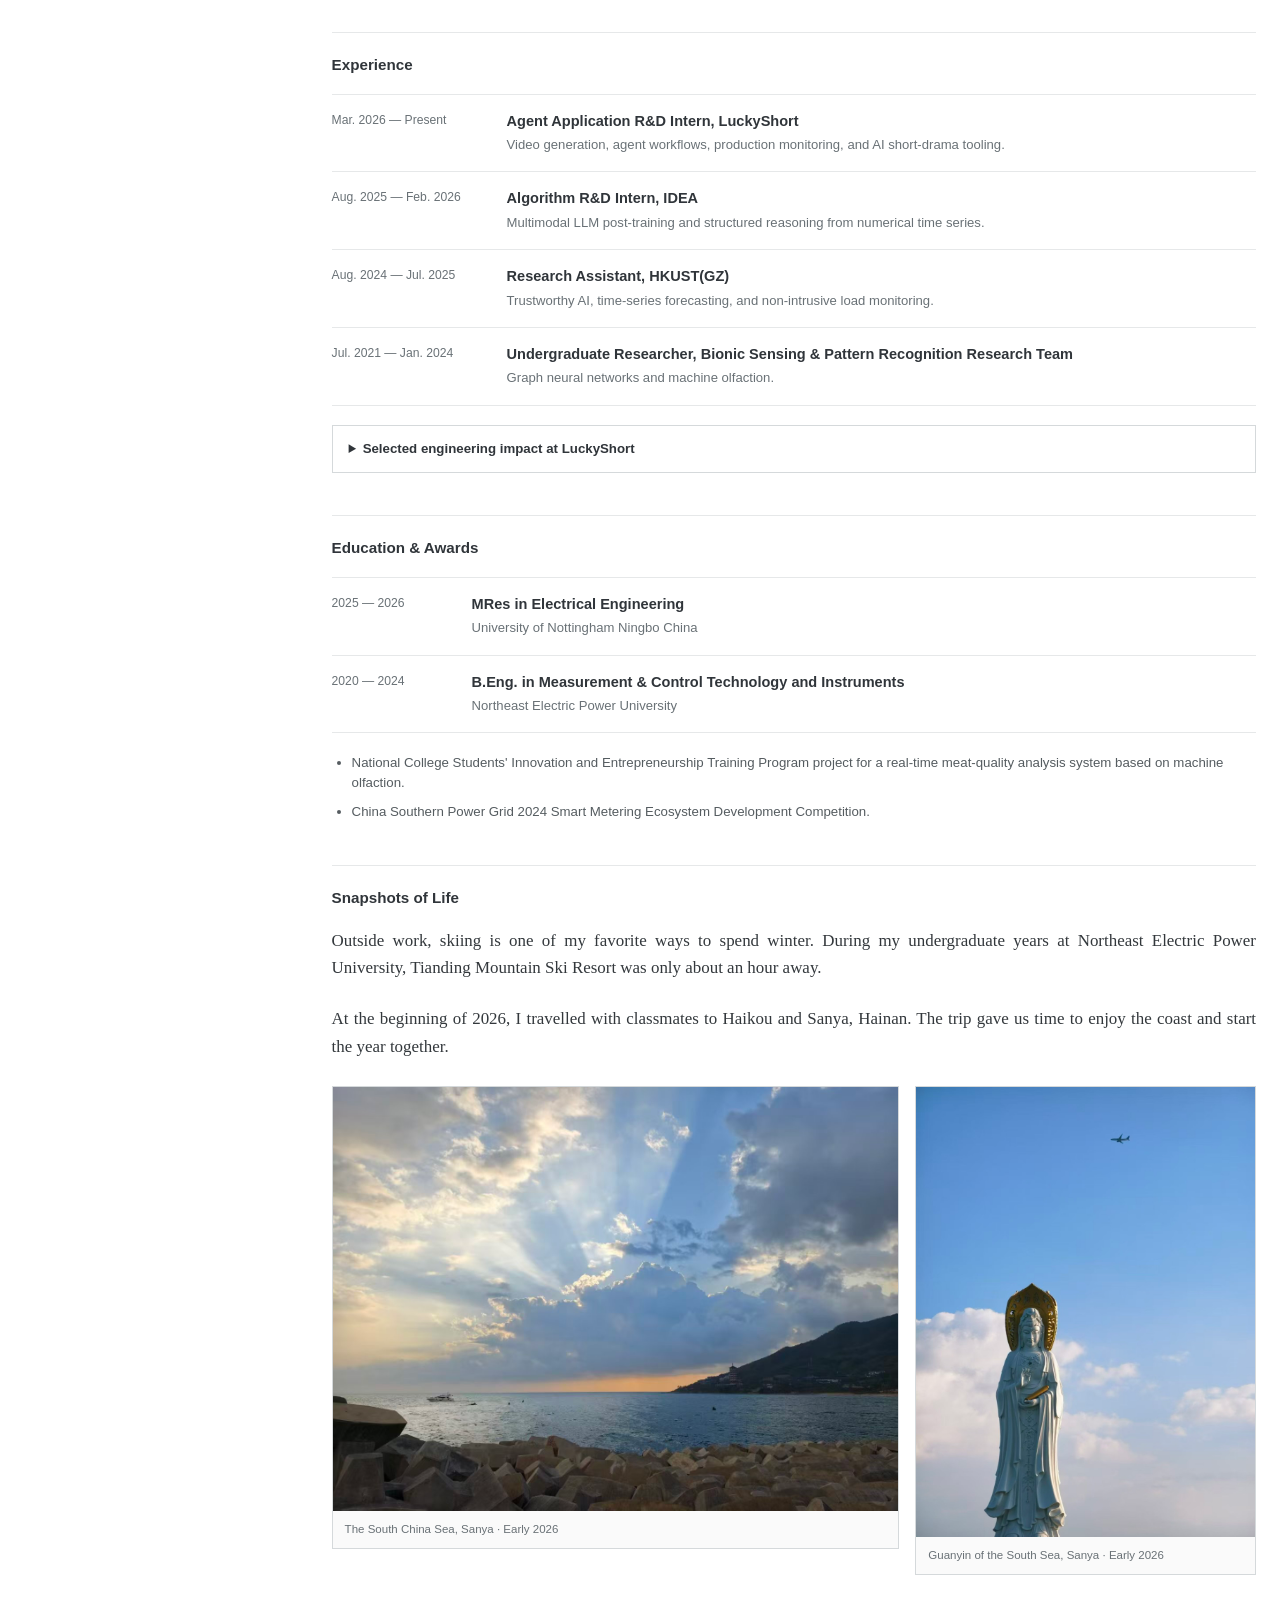
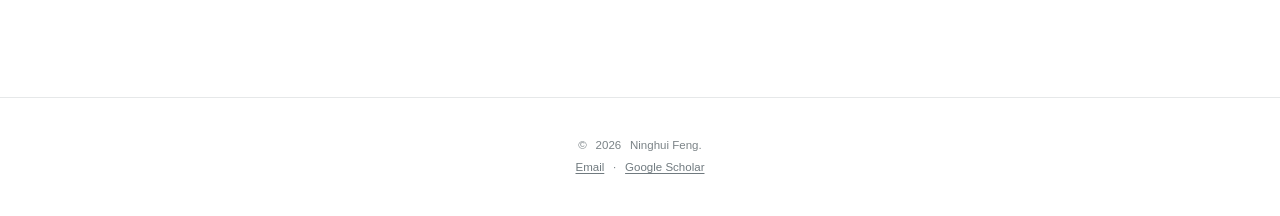
==== commit cb5d80e7: "Use concise venue labels on homepage" ====
--- a/index.html
+++ b/index.html
@@ -122,7 +122,7 @@
                     <a href="https://www.idea.edu.cn/" target="_blank" rel="noopener noreferrer">International Digital Economy Academy (IDEA)</a>
                     and a Research Assistant at the
                     <a href="https://www.hkust-gz.edu.cn/" target="_blank" rel="noopener noreferrer">Hong Kong University of Science and Technology (Guangzhou)</a>.
-                    My work has appeared at venues including Findings of the Association for Computational Linguistics: EMNLP, ICML, ACM Multimedia, ICRA, the IEEE International Conference on Acoustics, Speech, and Signal Processing, IEEE Sensors Journal, and Pattern Recognition.
+                    My work has appeared at venues including EMNLP Findings, ICML, ACM Multimedia, ICRA, ICASSP, IEEE Sensors Journal, and Pattern Recognition.
                 </p>
 
                 <p class="note">
@@ -134,9 +134,9 @@
                 <h2 id="news-title">Recent News</h2>
 
                 <ul class="news-list">
-                    <li><time datetime="2026-08">August 2026:</time> Our paper <em>NUM2EVENT</em> was accepted to Findings of the Association for Computational Linguistics: EMNLP 2026.</li>
+                    <li><time datetime="2026-08">August 2026:</time> Our paper <em>NUM2EVENT</em> was accepted to EMNLP 2026 Findings.</li>
                     <li><time datetime="2026-03">March 2026:</time> Joined LuckyShort as an Agent Application R&amp;D Intern.</li>
-                    <li><time datetime="2026">2026:</time> Our work on reliable time-series forecasting under future uncertainty was accepted to the 2026 IEEE International Conference on Acoustics, Speech, and Signal Processing (ICASSP).</li>
+                    <li><time datetime="2026">2026:</time> Our work on reliable time-series forecasting under future uncertainty was accepted to ICASSP 2026.</li>
                     <li><time datetime="2025-10">October 2025:</time> Our paper on faithful multimedia web forecasting was published at ACM Multimedia 2025.</li>
                     <li><time datetime="2025-08">August 2025:</time> Joined IDEA as an Algorithm R&amp;D Intern, focusing on multimodal LLM post-training.</li>
                     <li><time datetime="2025">2025:</time> Co-authored papers were published at ICML 2025 and ICRA 2025.</li>
@@ -153,7 +153,7 @@
                 <div class="publication-list">
                     <article class="publication">
                         <p class="paper-title">
-                            <span>[Findings of the Association for Computational Linguistics: EMNLP 2026]</span>
+                            <span>[EMNLP Findings '26]</span>
                             <a href="https://openreview.net/forum?id=6uM9uNwekL" target="_blank" rel="noopener noreferrer"><em>NUM2EVENT: Structured Event Inference from Numerical Time-Series</em></a>
                             <a class="paper-link" href="https://openreview.net/forum?id=6uM9uNwekL" target="_blank" rel="noopener noreferrer">Paper</a>
                         </p>
@@ -163,7 +163,7 @@
 
                     <article class="publication">
                         <p class="paper-title">
-                            <span>[2026 IEEE International Conference on Acoustics, Speech, and Signal Processing (ICASSP)]</span>
+                            <span>[ICASSP '26]</span>
                             <a href="https://arxiv.org/abs/2503.19656" target="_blank" rel="noopener noreferrer"><em>Towards Reliable Time Series Forecasting under Future Uncertainty: Ambiguity and Novelty Rejection Mechanisms</em></a>
                             <a class="paper-link" href="https://arxiv.org/abs/2503.19656" target="_blank" rel="noopener noreferrer">Paper</a>
                         </p>
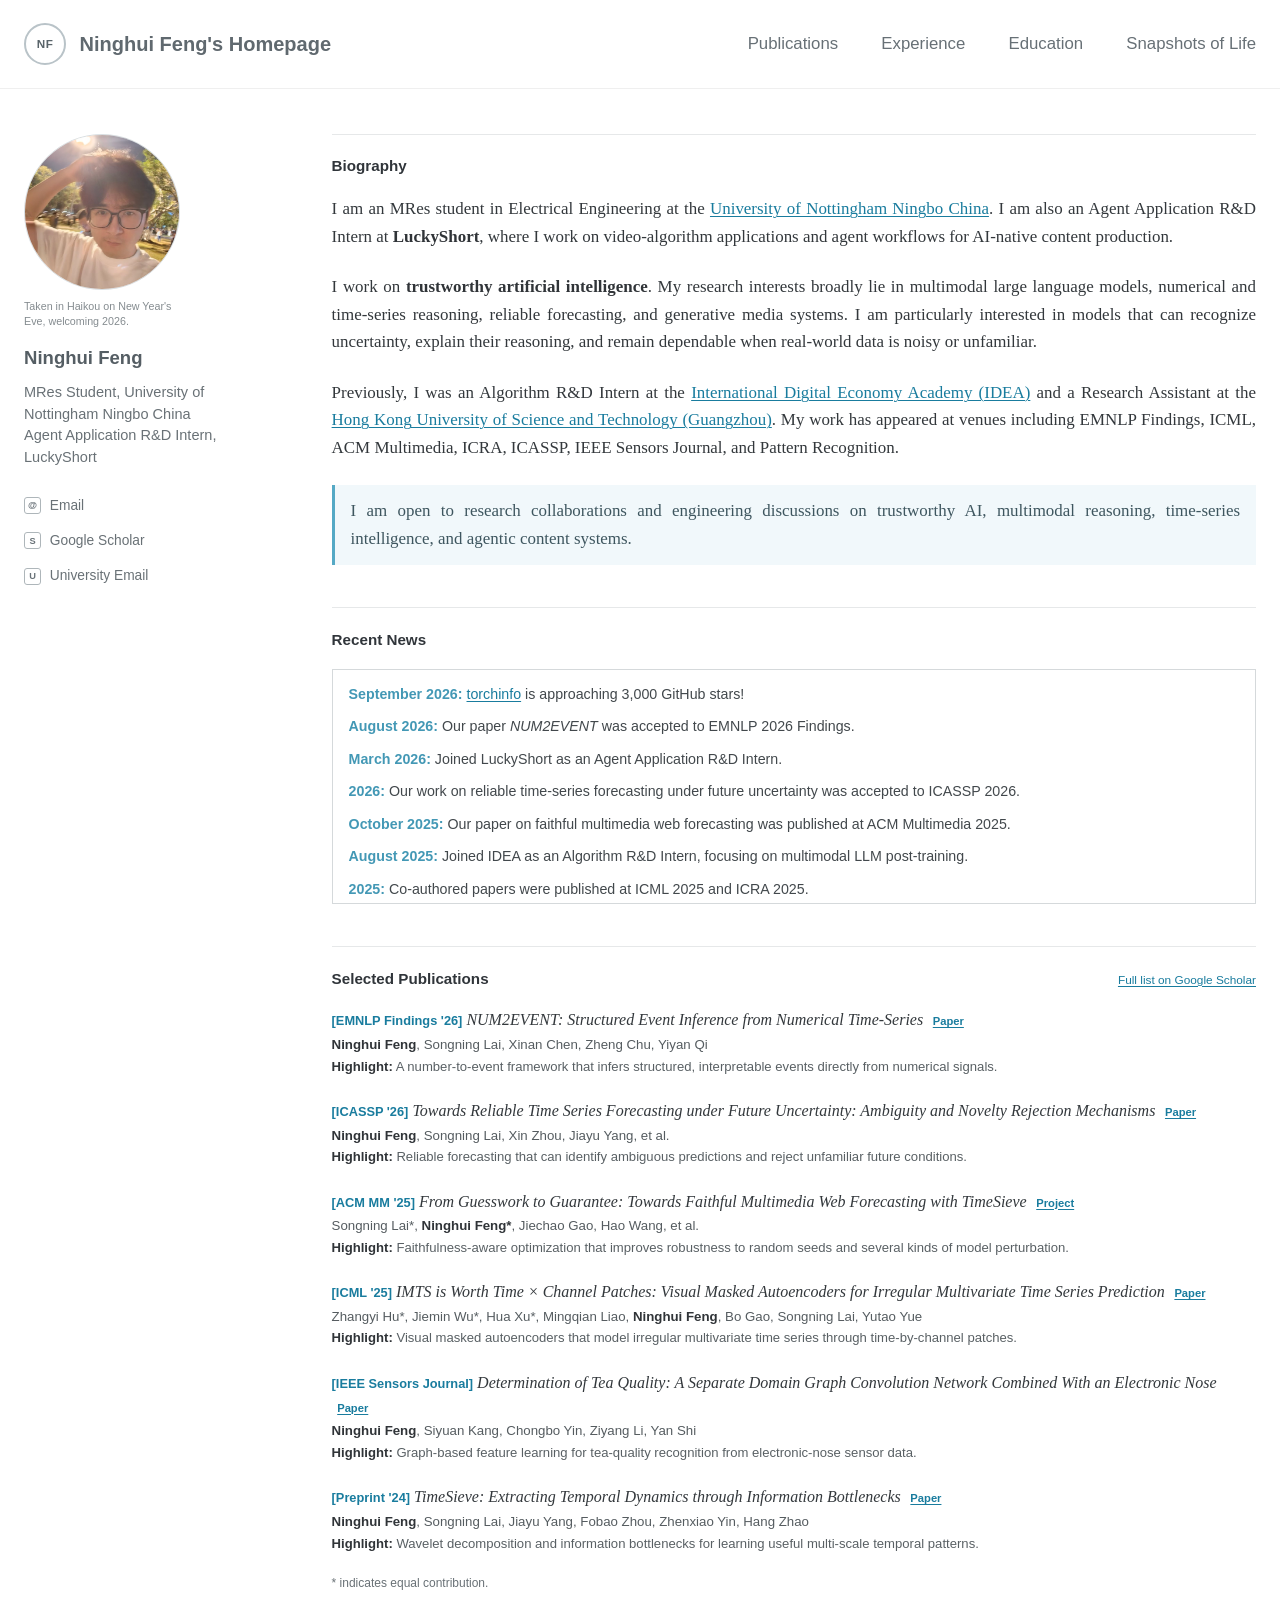
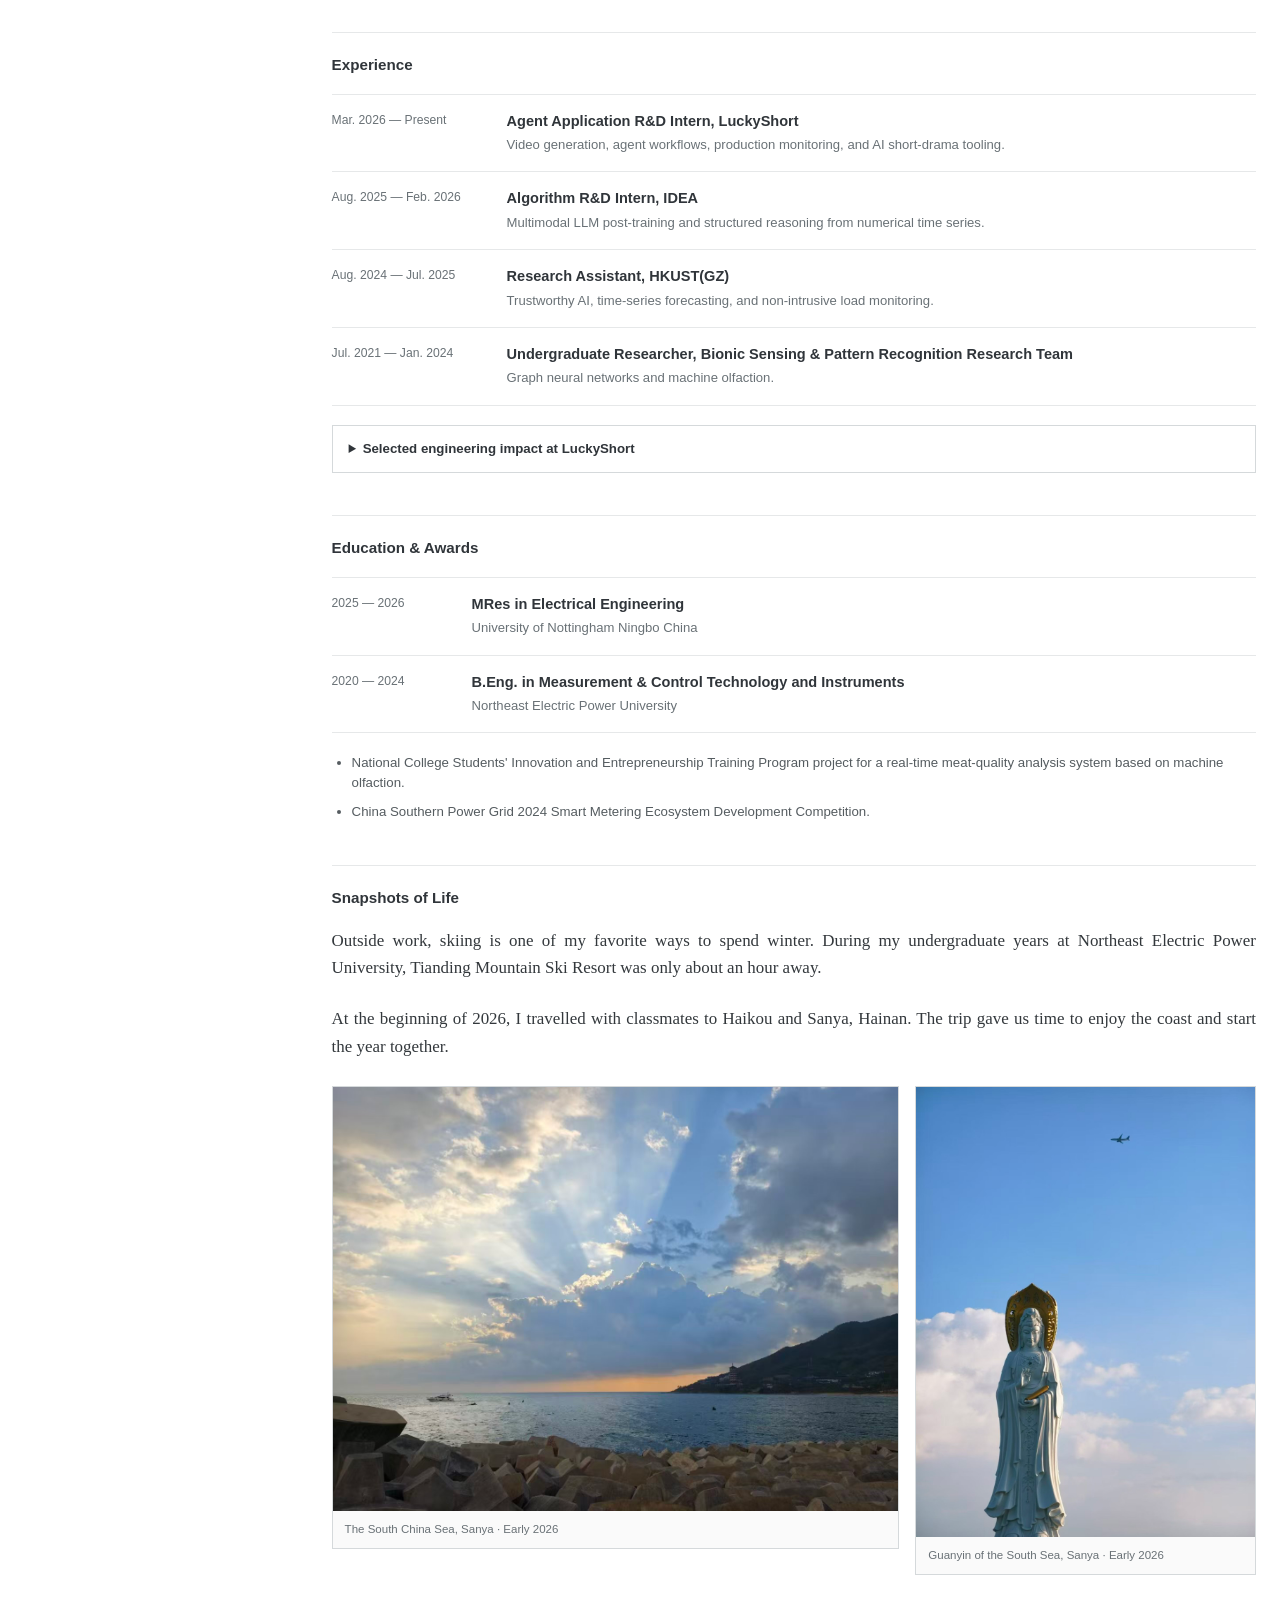
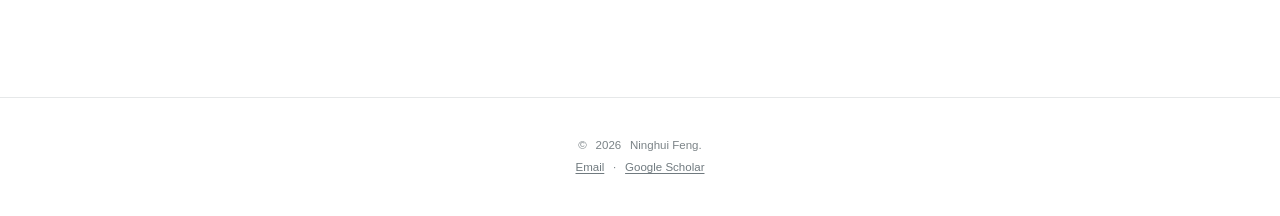
==== commit b56889fd: "Add torchinfo stars update to recent news" ====
--- a/index.html
+++ b/index.html
@@ -134,6 +134,7 @@
                 <h2 id="news-title">Recent News</h2>
 
                 <ul class="news-list">
+                    <li><time datetime="2026-09">September 2026:</time> <a href="https://github.com/TylerYep/torchinfo" target="_blank" rel="noopener noreferrer">torchinfo</a> is approaching 3,000 GitHub stars!</li>
                     <li><time datetime="2026-08">August 2026:</time> Our paper <em>NUM2EVENT</em> was accepted to EMNLP 2026 Findings.</li>
                     <li><time datetime="2026-03">March 2026:</time> Joined LuckyShort as an Agent Application R&amp;D Intern.</li>
                     <li><time datetime="2026">2026:</time> Our work on reliable time-series forecasting under future uncertainty was accepted to ICASSP 2026.</li>
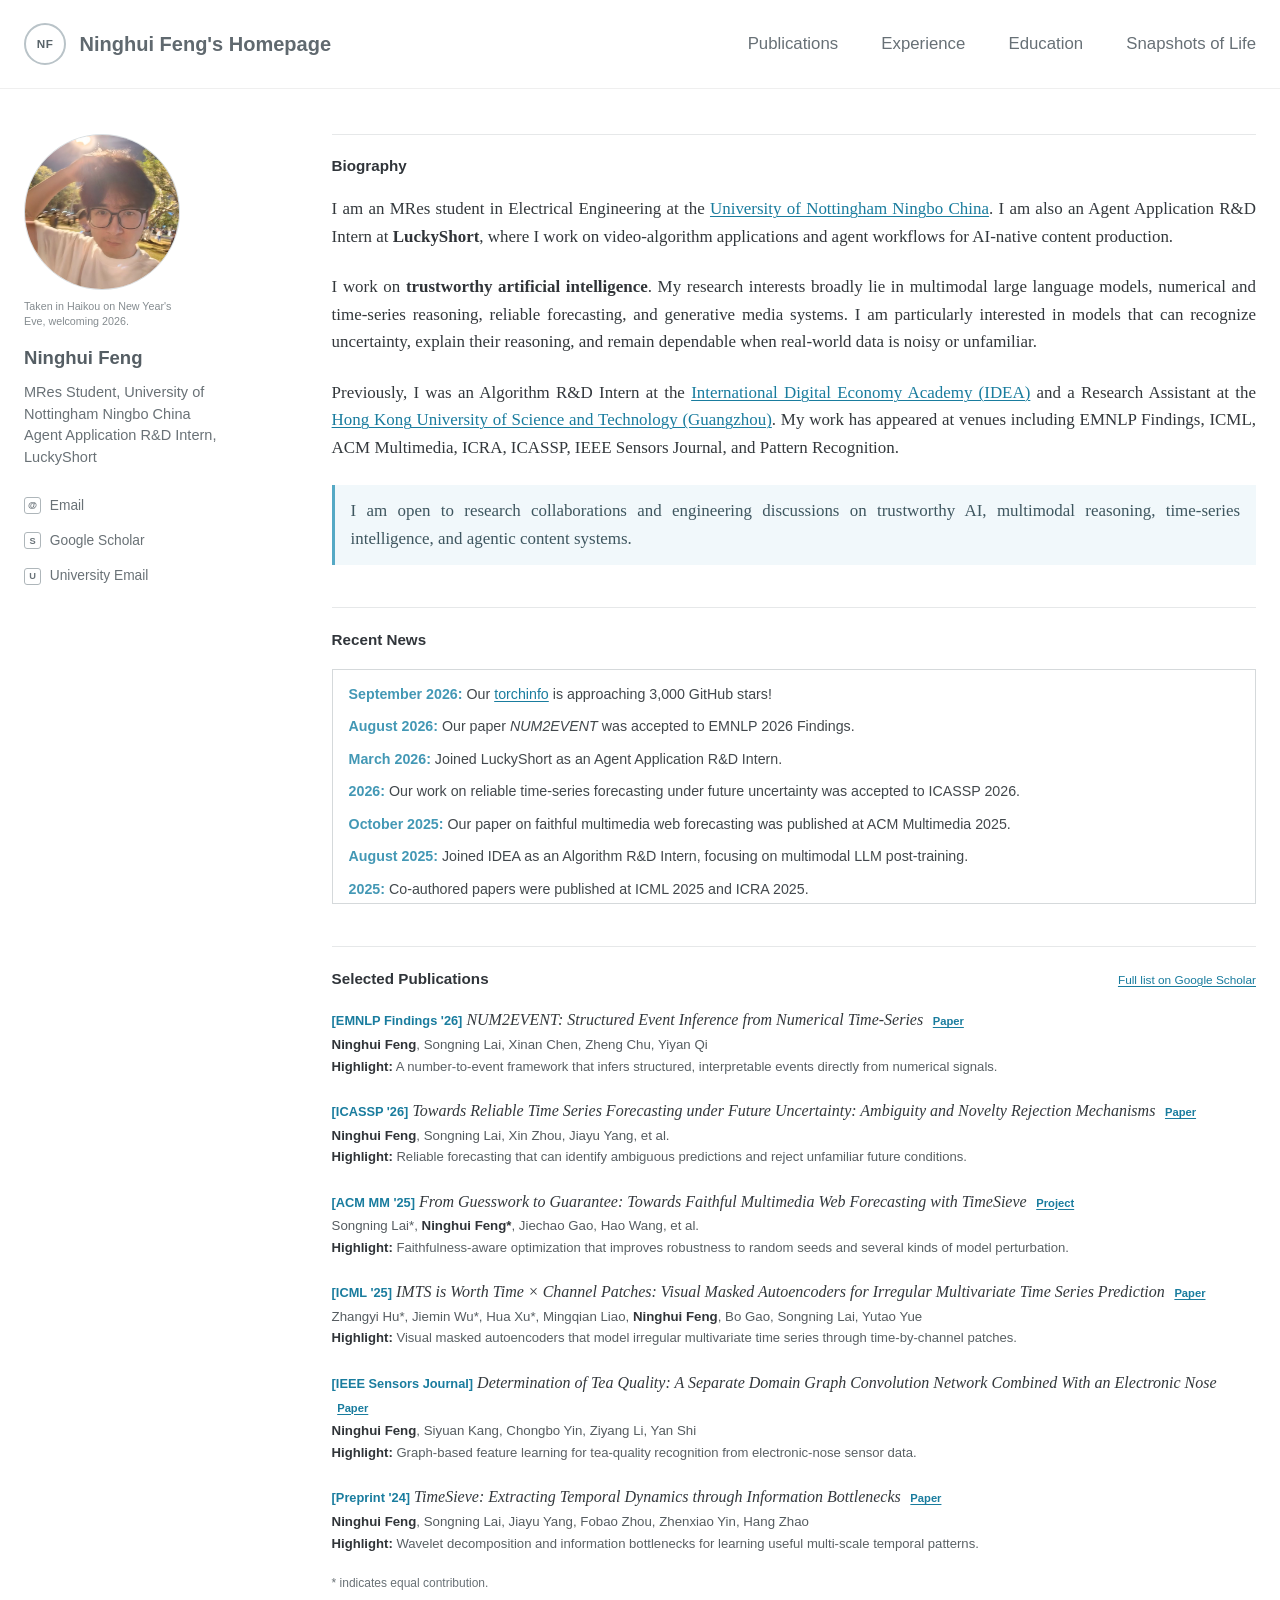
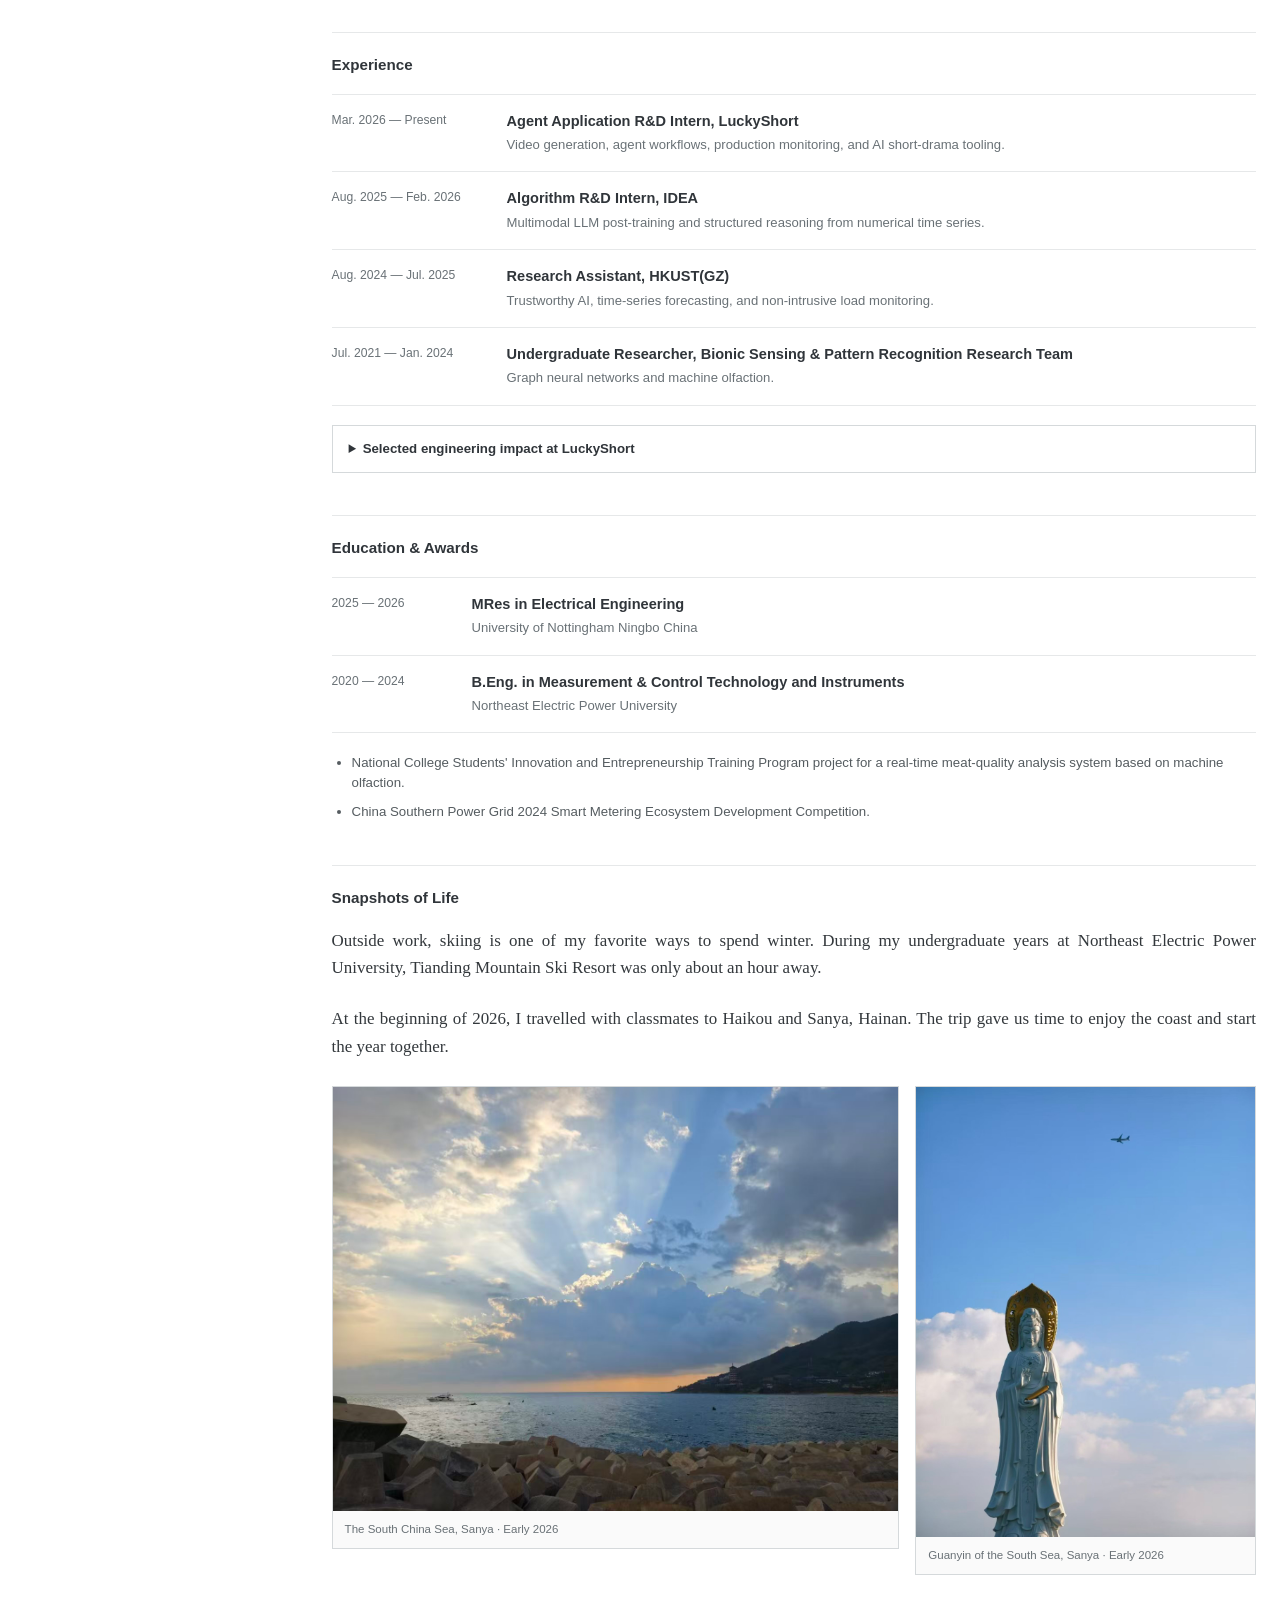
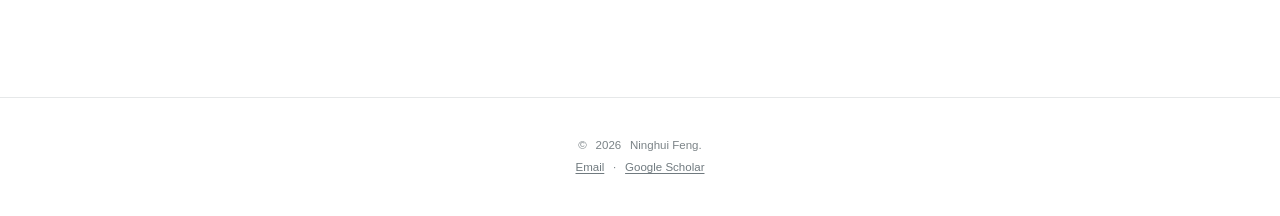
==== commit 85df6791: "Update torchinfo news wording" ====
--- a/index.html
+++ b/index.html
@@ -134,7 +134,7 @@
                 <h2 id="news-title">Recent News</h2>
 
                 <ul class="news-list">
-                    <li><time datetime="2026-09">September 2026:</time> <a href="https://github.com/TylerYep/torchinfo" target="_blank" rel="noopener noreferrer">torchinfo</a> is approaching 3,000 GitHub stars!</li>
+                    <li><time datetime="2026-09">September 2026:</time> Our <a href="https://github.com/TylerYep/torchinfo" target="_blank" rel="noopener noreferrer">torchinfo</a> is approaching 3,000 GitHub stars!</li>
                     <li><time datetime="2026-08">August 2026:</time> Our paper <em>NUM2EVENT</em> was accepted to EMNLP 2026 Findings.</li>
                     <li><time datetime="2026-03">March 2026:</time> Joined LuckyShort as an Agent Application R&amp;D Intern.</li>
                     <li><time datetime="2026">2026:</time> Our work on reliable time-series forecasting under future uncertainty was accepted to ICASSP 2026.</li>
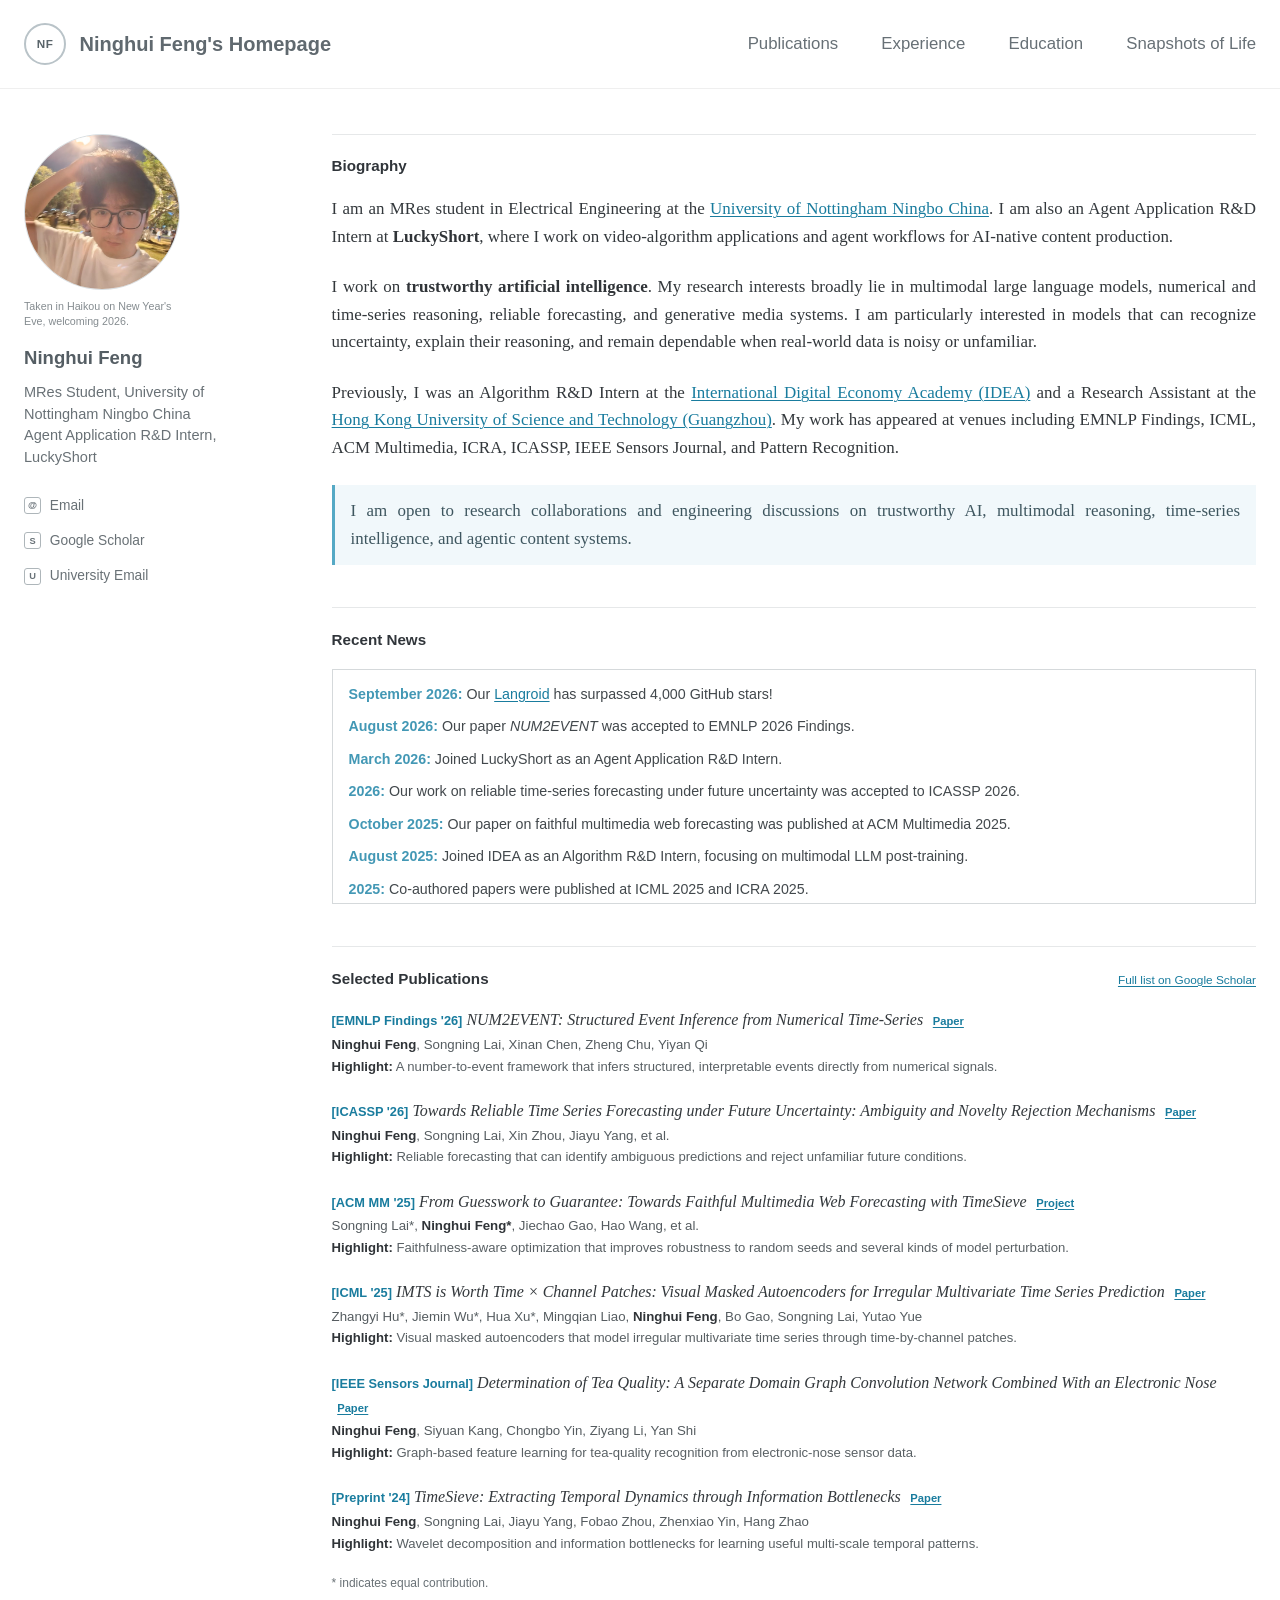
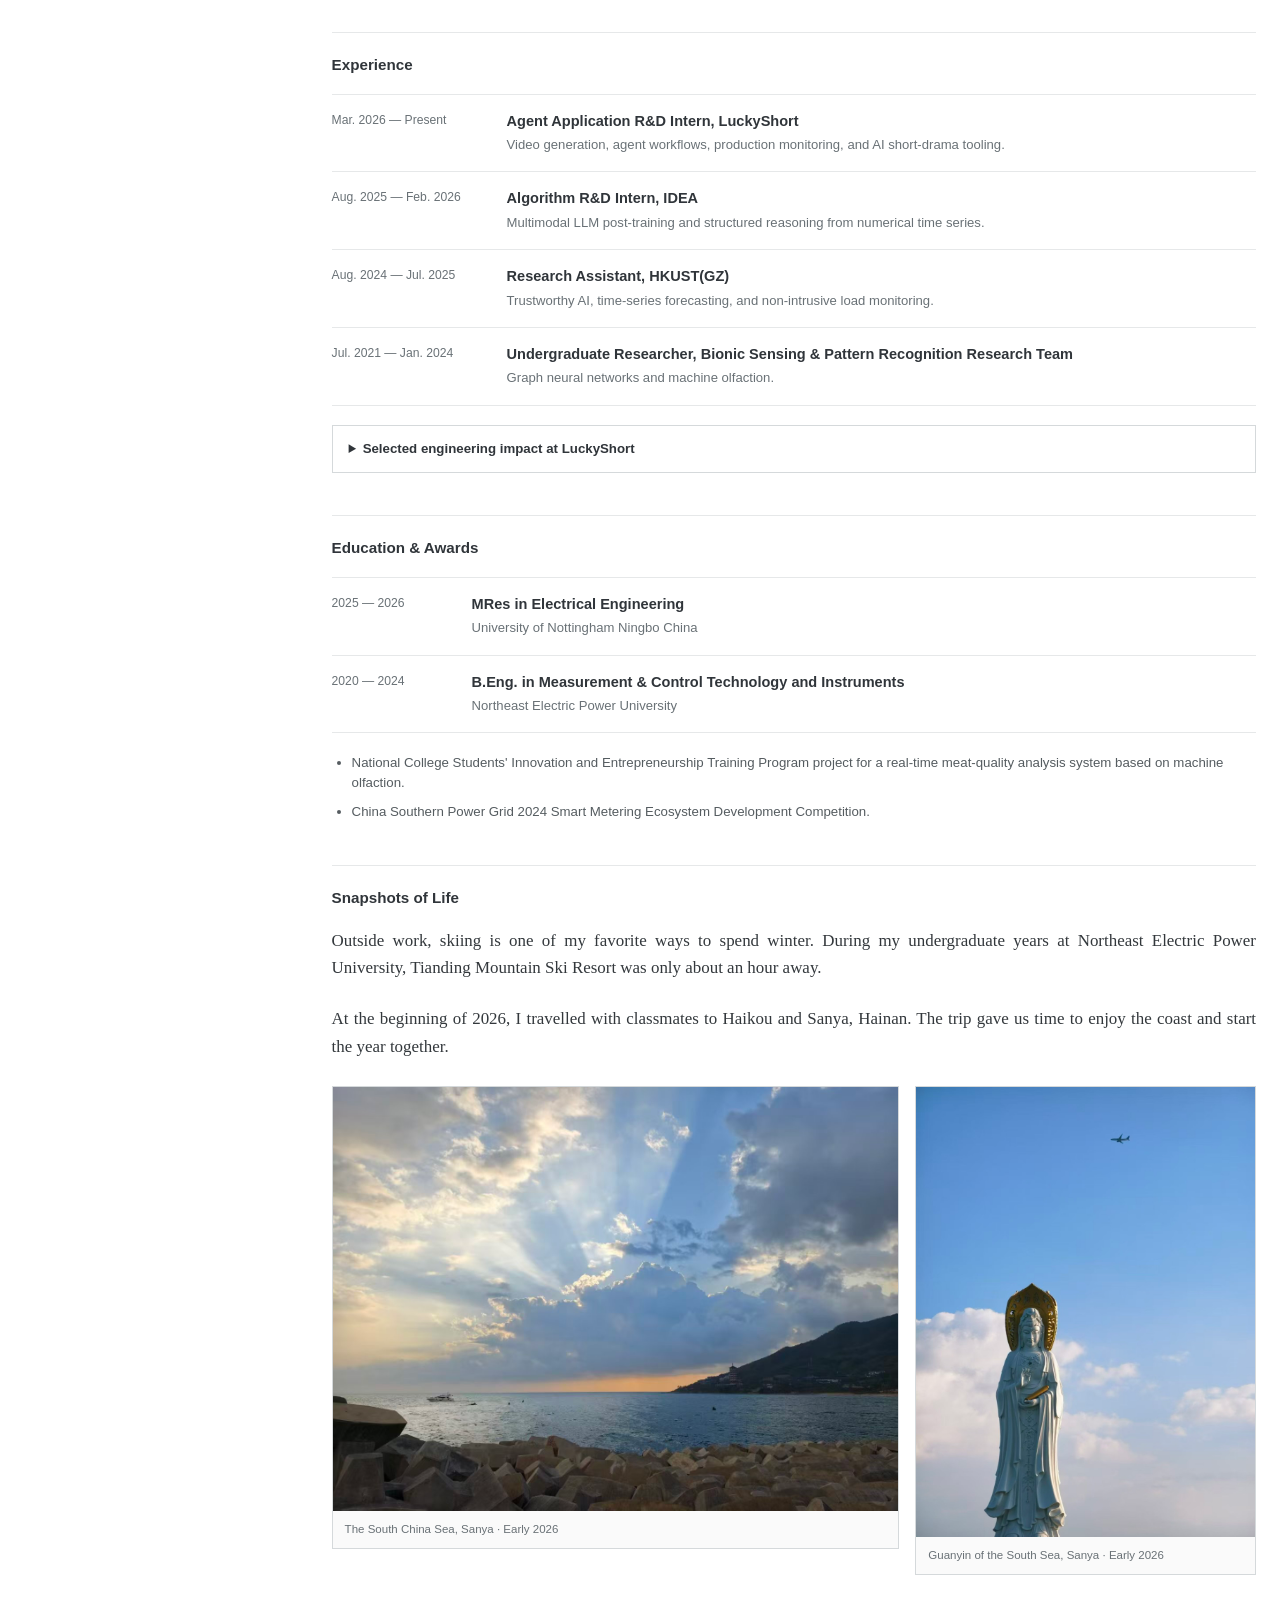
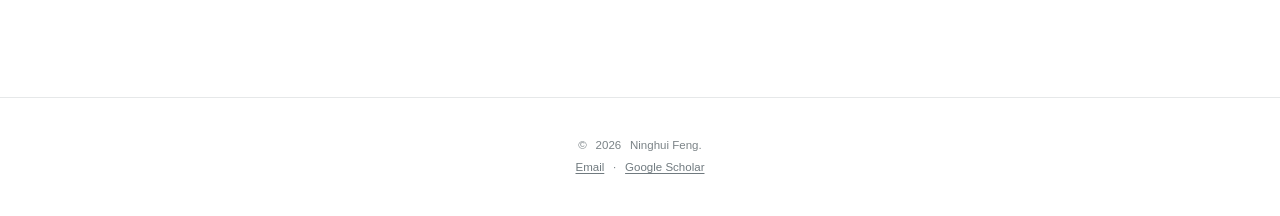
==== commit 4da9116a: "Replace torchinfo news with Langroid 4,000-star milestone" ====
--- a/index.html
+++ b/index.html
@@ -134,7 +134,7 @@
                 <h2 id="news-title">Recent News</h2>
 
                 <ul class="news-list">
-                    <li><time datetime="2026-09">September 2026:</time> Our <a href="https://github.com/TylerYep/torchinfo" target="_blank" rel="noopener noreferrer">torchinfo</a> is approaching 3,000 GitHub stars!</li>
+                    <li><time datetime="2026-09">September 2026:</time> Our <a href="https://github.com/langroid/langroid" target="_blank" rel="noopener noreferrer">Langroid</a> has surpassed 4,000 GitHub stars!</li>
                     <li><time datetime="2026-08">August 2026:</time> Our paper <em>NUM2EVENT</em> was accepted to EMNLP 2026 Findings.</li>
                     <li><time datetime="2026-03">March 2026:</time> Joined LuckyShort as an Agent Application R&amp;D Intern.</li>
                     <li><time datetime="2026">2026:</time> Our work on reliable time-series forecasting under future uncertainty was accepted to ICASSP 2026.</li>
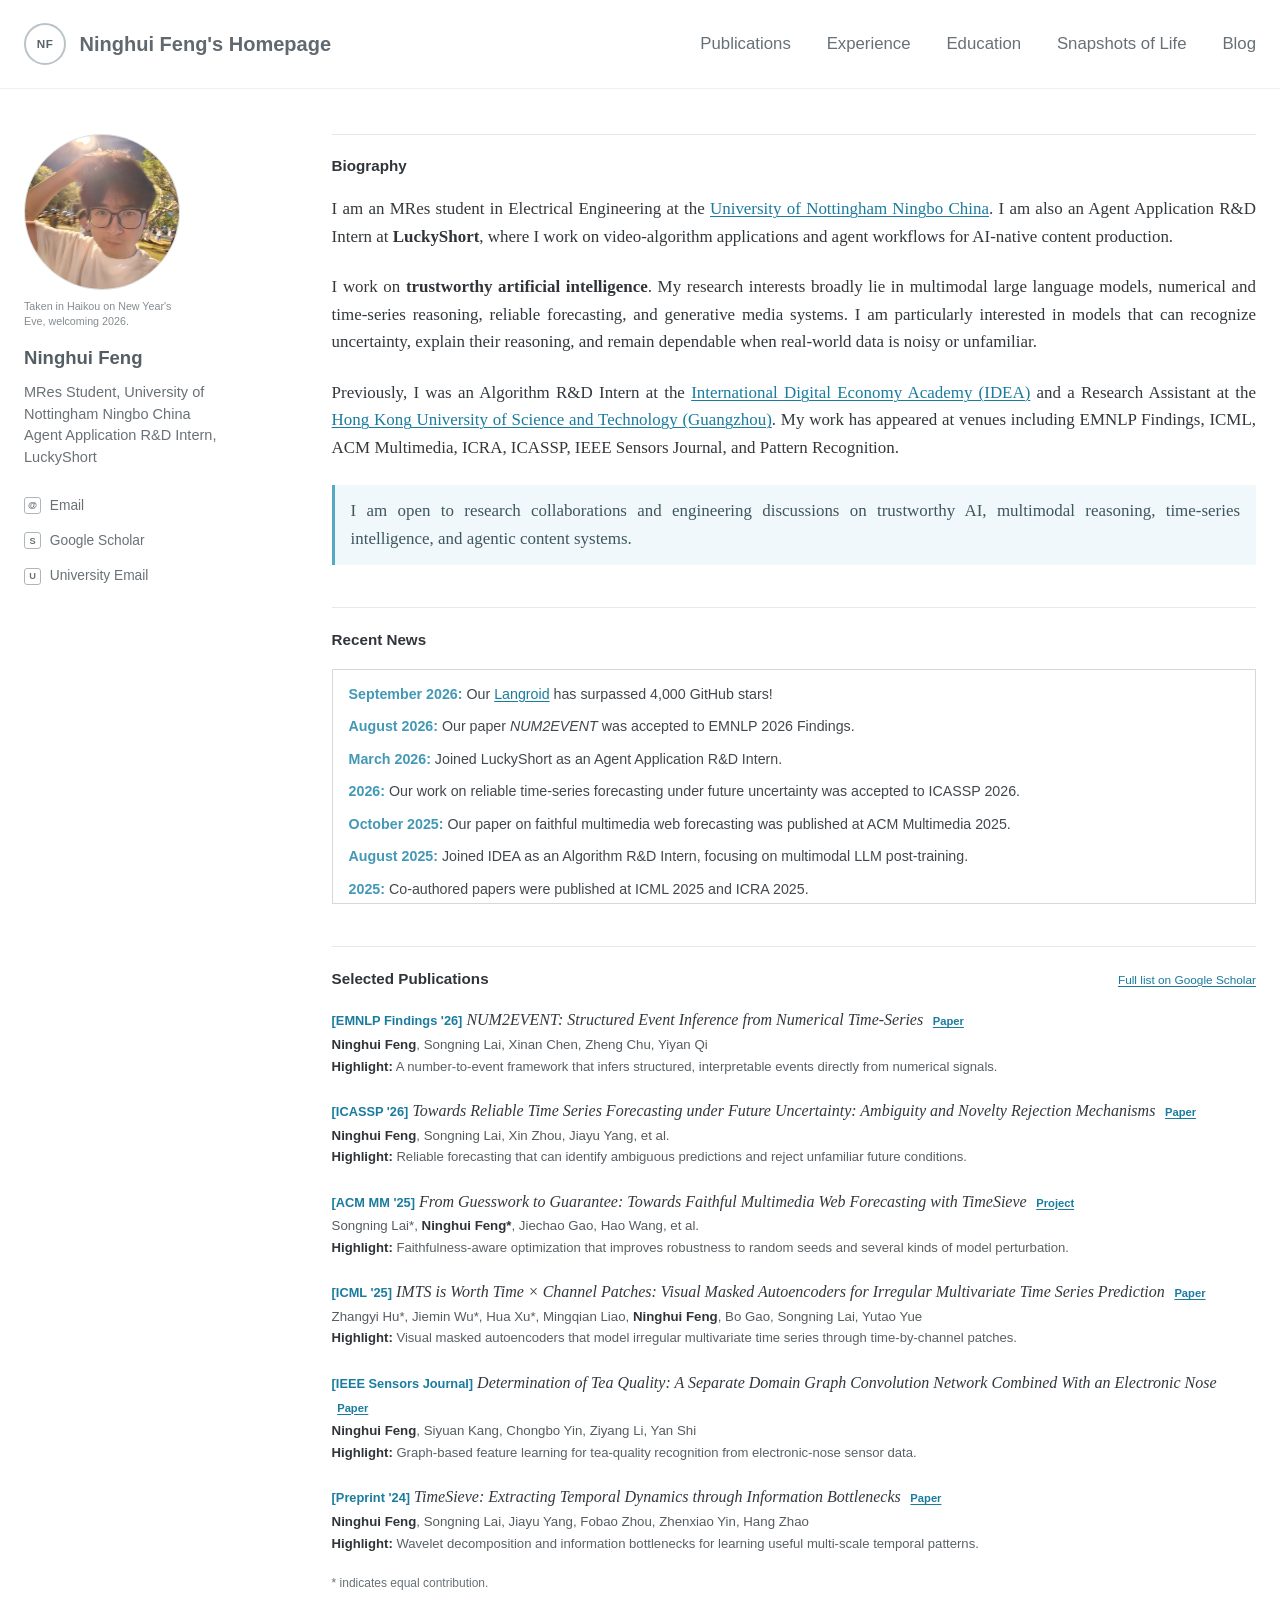
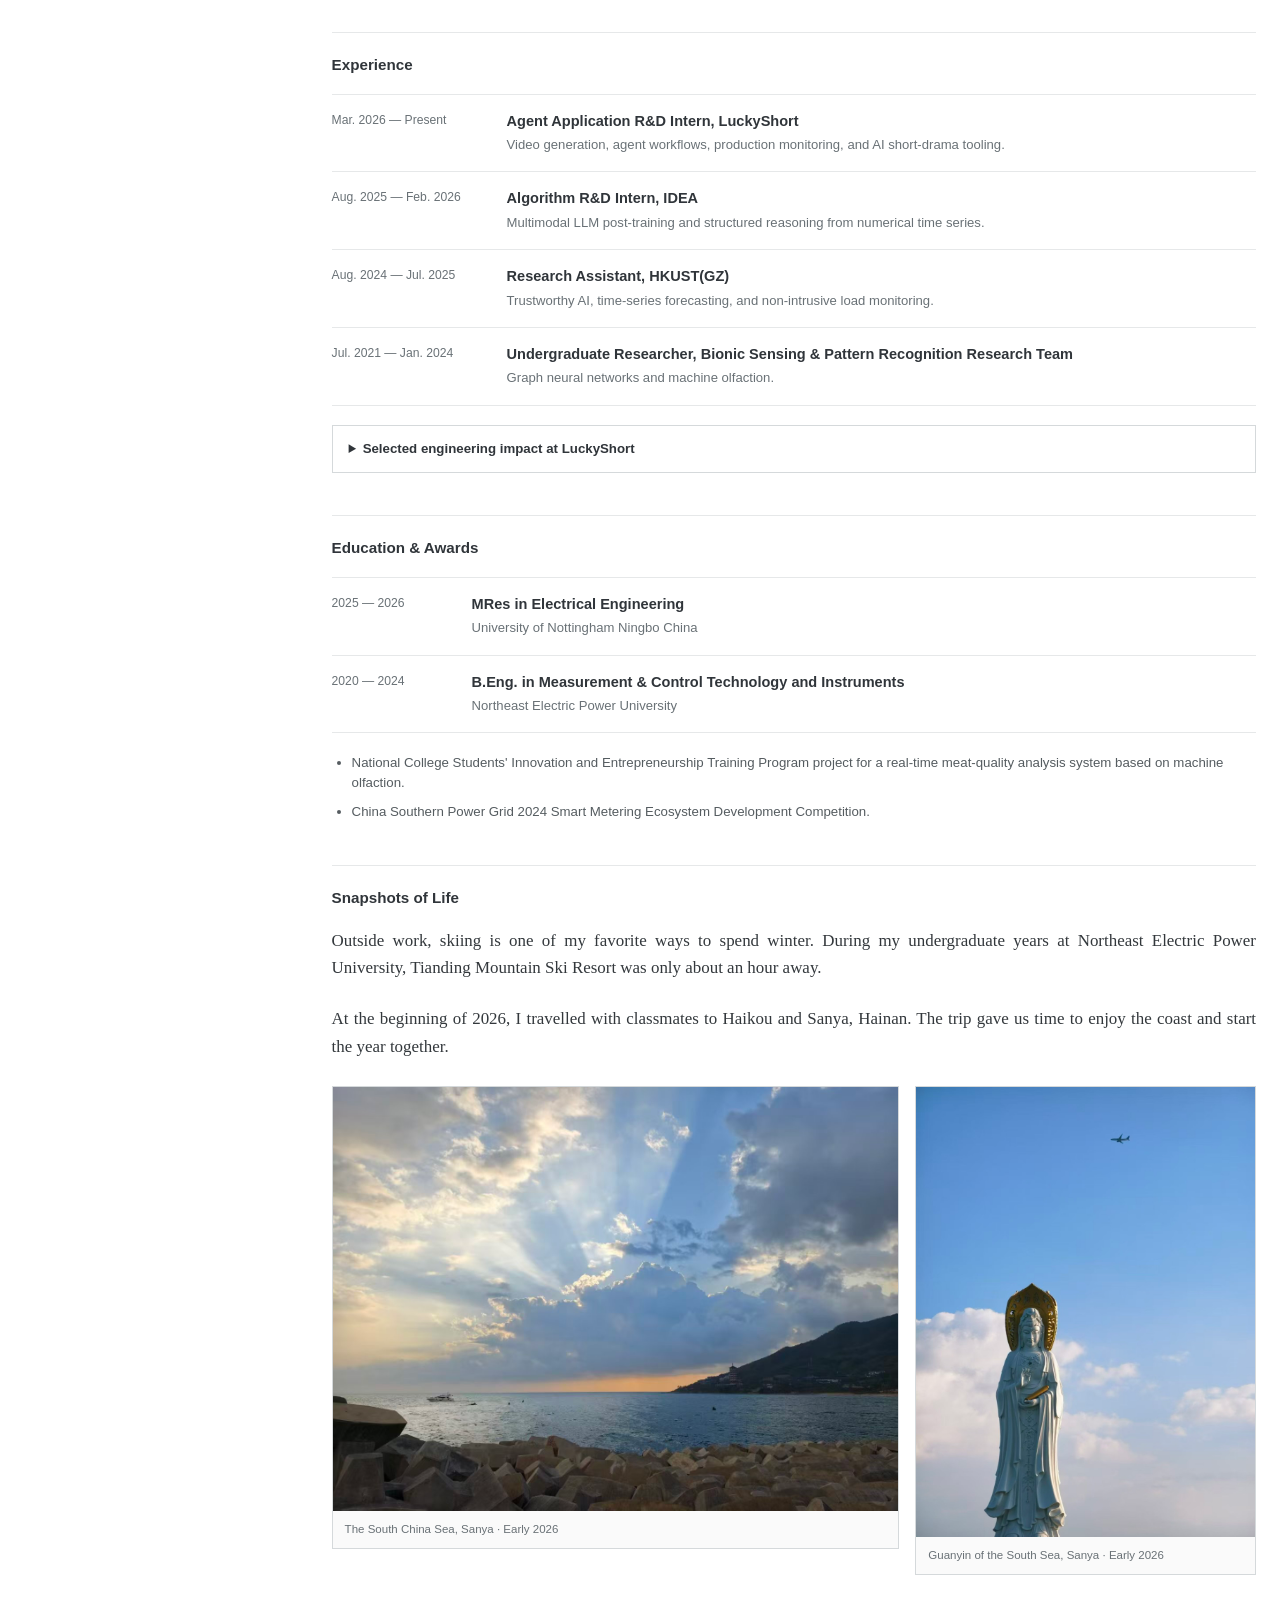
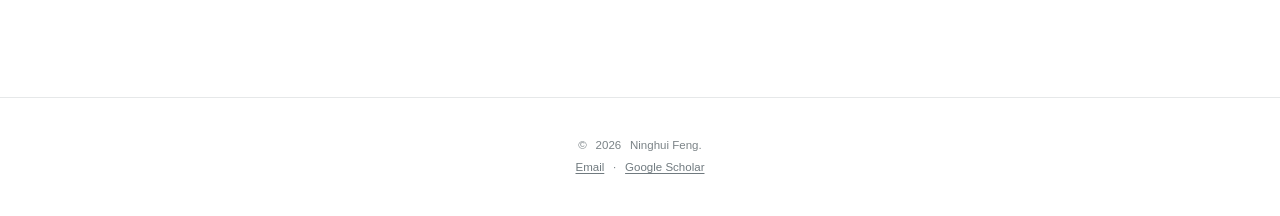
==== commit bfdba2d1: "Add standalone bilingual blog with DINO-WM reading note" ====
--- a/index.html
+++ b/index.html
@@ -67,6 +67,7 @@
                 <a href="#experience">Experience</a>
                 <a href="#education">Education</a>
                 <a href="#snapshots">Snapshots of Life</a>
+                <a href="/blog/">Blog</a>
             </nav>
         </div>
     </header>
--- a/static/css/main.css
+++ b/static/css/main.css
@@ -105,7 +105,7 @@
 .site-nav {
     display: flex;
     align-items: center;
-    gap: 2.7rem;
+    gap: clamp(1rem, 2.8vw, 2.7rem);
 }
 
 .site-nav a {
@@ -113,6 +113,16 @@
     font-size: 1.05rem;
     font-weight: 500;
     text-decoration: none;
+    white-space: nowrap;
+}
+
+@media (min-width: 701px) and (max-width: 1100px) {
+    .masthead {
+        flex-wrap: wrap;
+        justify-content: center;
+        gap: 1rem;
+        padding-block: 1.2rem;
+    }
 }
 
 .site-nav a:hover {
